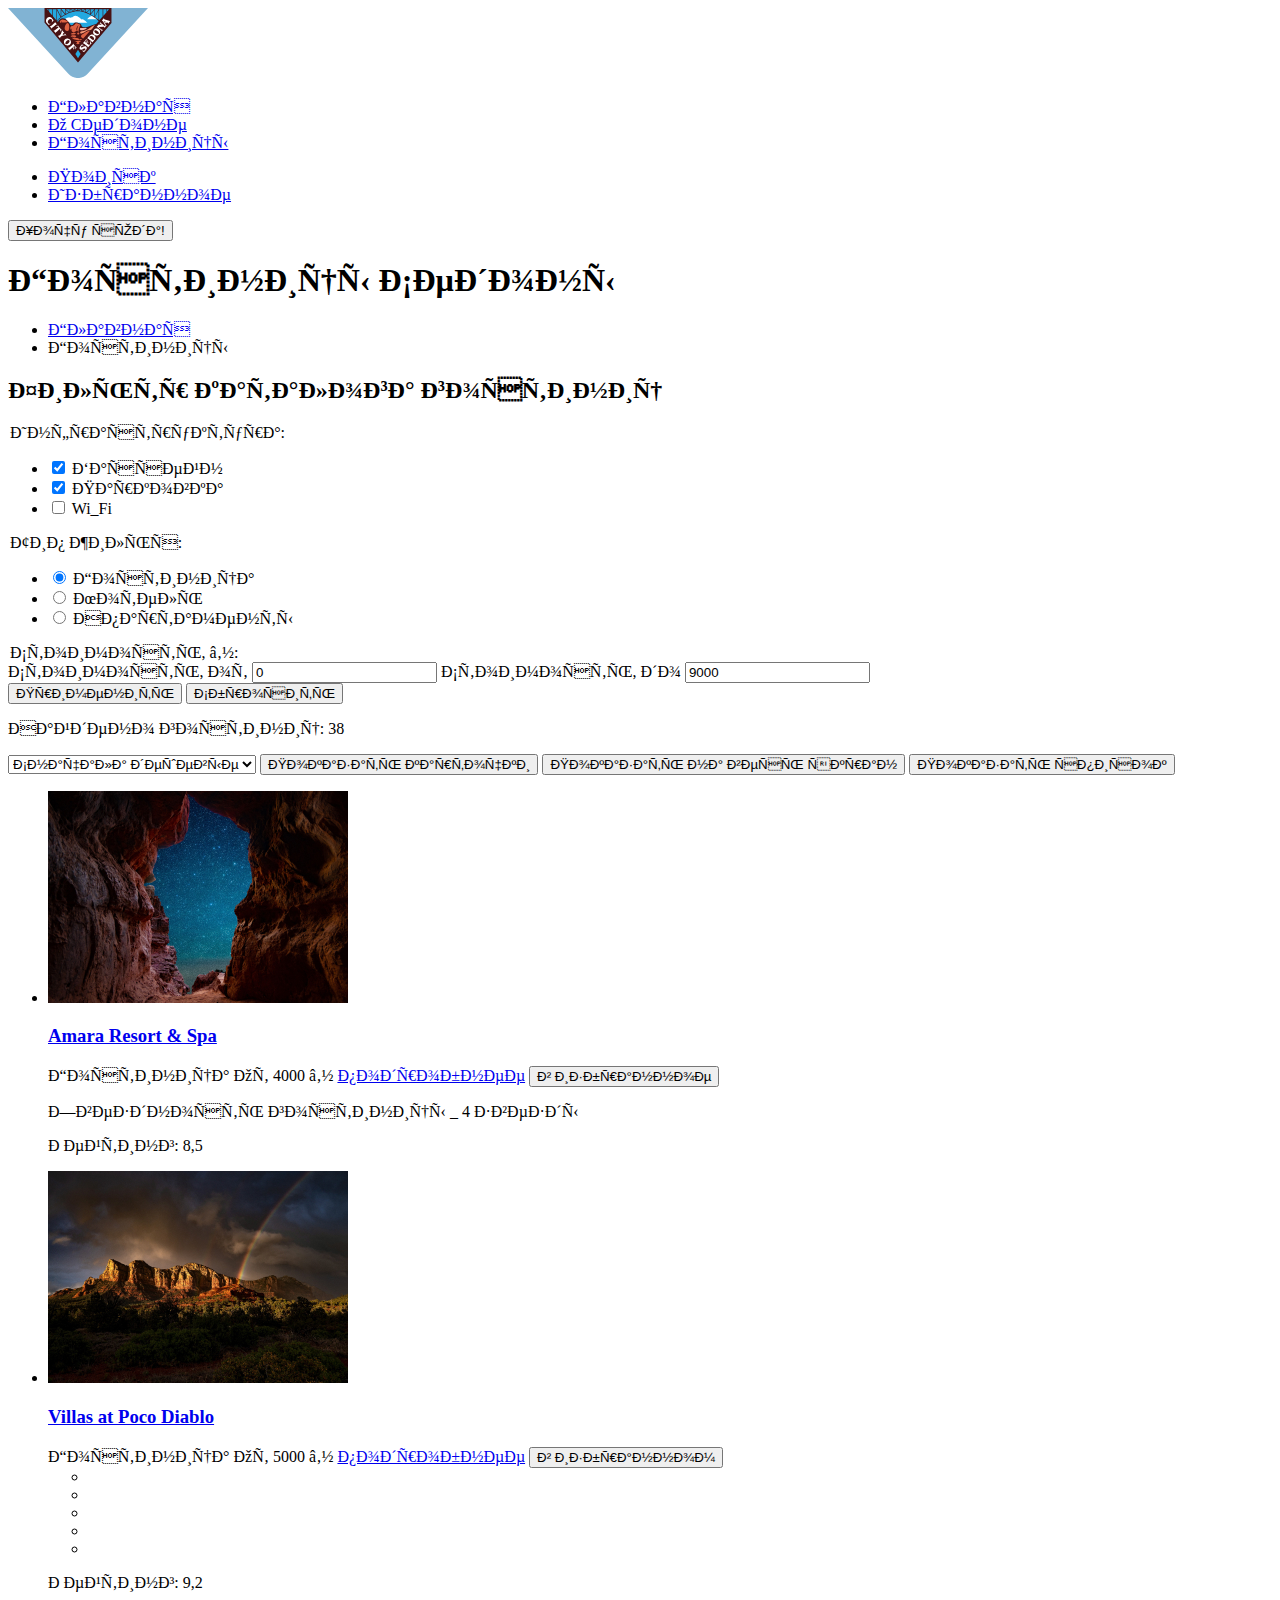
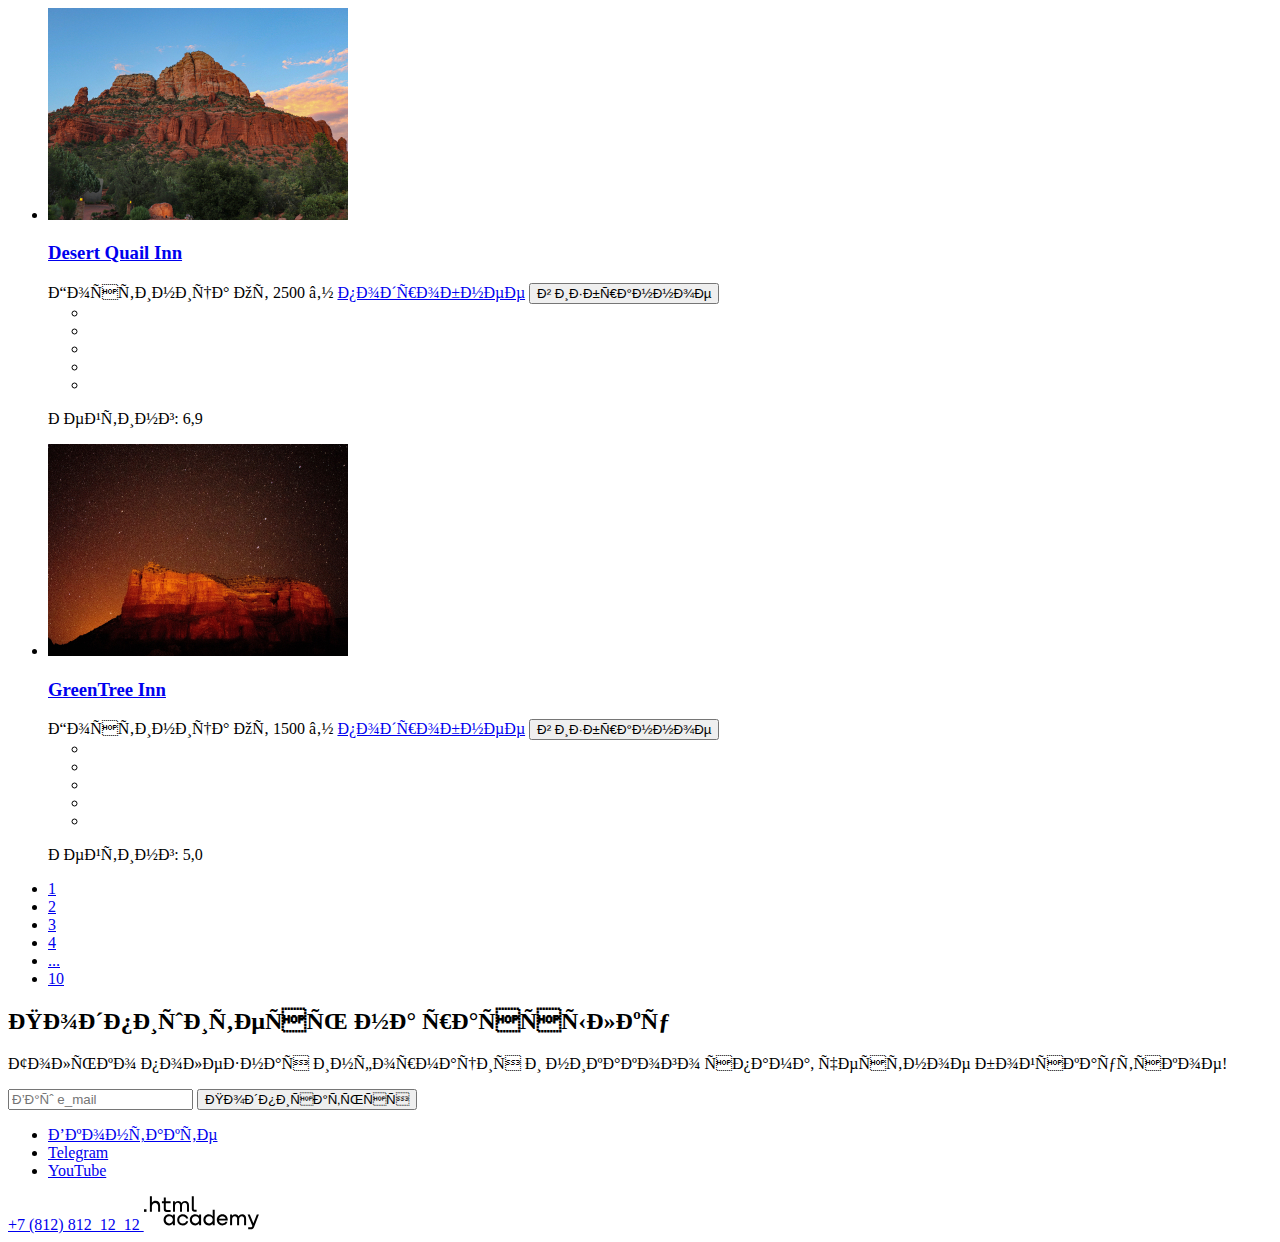
==== catalog.html @ 9068b5d0 "Добавил контентные изображения" ====
<!DOCTYPE html>
<html lang="ru">

  <head>
    <meta charset="utf_8">
    <title>HTML Academy: Седона</title>
  </head>

  <body>
    <header class="header">
      <a href="#" class="header_logo">
        <img class="logo" src="images\logo.svg" alt="Логотип Седона">
      </a>
      <nav class="nav_main">
        <ul class="nav_list">
          <li class="nav_item">
            <a calss="nav_link" href="#">
              Главная
            </a>
          </li>
          <li class="nav_item">
            <a calss="nav_link" href="#">
              О Cедоне
            </a>
          </li>
          <li class="nav_item">
            <a calss="nav_link" href="catalog.html">
              Гостиницы
            </a>
          </li>
        </ul>
      </nav>
      <ul class="user">
        <li class="user_item">
          <a calss="user_item_link" href="#">
            <span class="visually_hidden">
              Поиск
            </span>
          </a>
        </li>
        <li class="user_item">
          <a calss="nav_link" href="#">
            <span class="visually_hidden">
              Избранное
            </span>
          </a>
        </li>
      </ul>
      <button class="header_button">
        Хочу сюда!
      </button>
    </header>
    <main class="catalog_main">
      <header class="catalog_main_header">
        <h1 class="catalog_main_title">Гостиницы Седоны</h1>
        <ul class="breadcrumbs">
          <li class="breadcrumbs_item">
            <a class="breadcrumbs_link" href="index.html">
              <span class="visually_hidden">Главная</span>
            </a>
          </li>
          <li class="breadcrumbs_item">
            <a class="breadcrumbs_item">Гостиницы</a>
          </li>
        </ul>
      </header>
      <section class="hotel_filter">
        <h2 class="visually_hidden">Фильтр каталога гостиниц</h2>
        <form class="hotel_filter" action="https://echo.htmlacademy.ru/" method="post">
          <section class="filter_group">
            <legend class="filter_title">Инфраструктура:</legend>
            <ul class="filter_list">
              <li class="filter_item">
                <label class="control">
                  <input class="control_input" type="checkbox" name="pool" checked>
                  Бассейн
                </label>
              </li>
              <li class="filter_item">
                <label class="control">
                  <input class="control_input" type="checkbox" name="parking" checked>
                  Парковка
                </label>
              </li>
              <li class="filter_item">
                <label class="control">
                  <input class="control_input" type="checkbox" name="wi_Fi">
                  Wi_Fi
                </label>
              </li>
            </ul>
          </section>
          <section class="filter_group">
            <legend class="filter_title">Тип жилья:</legend>
            <ul class="filter_list">
              <li class="filter_item">
                <label class="control">
                  <input class="control_input" type="radio" name="housing_type" value="hotel" checked>
                  Гостиница
                </label>
              </li>
              <li class="filter_item">
                <label class="control">
                  <input class="control_input" type="radio" name="housing_type" value="motel">
                  Мотель
                </label>
              </li>
              <li class="filter_item">
                <label class="control">
                  <input class="control_input" type="radio" name="housing_type" value="apartments">
                  Апартаменты
                </label>
              </li>
            </ul>
          </section>
          <section class="value_filter_group">
            <legend class="value_filter_title">Стоимость, ₽:</legend>
            <label class="visually_hidden" for="value_from">Стоимость, от</label>
            <input type="number" name="value_from" id="value_from" min="0" placeholder="0" value="0">
            <label class="visually_hidden" for="value_to">Стоимость, до</label>
            <input type="number" name="value_to" id="value_to" max="9000" placeholder="9000" value="9000">
            <div class="visually_hidden">
              <span class="range">
                <span class="range_item"></span>
                <span class="range_item"></span>
                <span class="range_item"></span>
                <span class="range_item"></span>
              </span>
            </div>
          </section>
          <button class="filter_apply_button" type="submit">Применить</button>
          <button class="filter_reset_button" type="reset">Сбросить</button>
        </form>
      </section>
      <section class="found_hotels">
        <p class="found_hotels__title">
          Найдено гостиниц: 38
        </p>
        <select class="found_hotels_sort" aria_label="Сортировка">
          <option value="cheap">Сначала дешевые</option>
        </select>
        <button class="card_button" type="button">
          <span class="visually_hidden">Показать карточки</span>
        </button>
        <button class="full_button" type="button">
          <span class="visually_hidden">Показать на весь экран</span>
        </button>
        <button class="list_button" type="button">
          <span class="visually_hidden">Показать список</span>
        </button>
        <ul class="hotels_card_list">
          <li class="hotels_card_item">
            <a href="#" class="hotels_card_link">
              <img src="images\gallery-item-1.jpg" width="300px" height="212px" alt="Звездное небо, сквозь ущелье" class="hotels_card_image">
              <h3 class="hotels_card_title">Amara Resort & Spa</h3>
            </a>
            <span class="hotels_card_description">Гостиница</span>
            <span class="hotels_card_price">От 4000 ₽</span>
            <a href="#" class="more_button">подробнее</a>
            <button class="favorite_button" type="button">в избранное</button>
            <p class="stars start_four">
              <span class="visually_hidden">Звездность гостиницы _ 4 звезды</span>
            </p>
            <p class="hotels_card_rating">Рейтинг: 8,5</p>
          </li>
          <li class="hotels_card_item">
            <a href="#" class="hotels_card_link">
              <img src="images\gallery-item-2.jpg" alt="Радуга над скалами" width="300px" height="212px" class="hotels_card_image">
              <h3 class="hotels_card_title">Villas at Poco Diablo</h3>
            </a>
            <span class="hotels_card_description">Гостиница</span>
            <span class="hotels_card_price">От 5000 ₽</span>
            <a href="#" class="more_button">подробнее</a>
            <button class="favorite_button favorite_button_current" type="button">в избранном</button>
            <ul class="card_star_list">
              <li class="card_star_item"></li>
              <li class="card_star_item"></li>
              <li class="card_star_item"></li>
              <li class="card_star_item"></li>
              <li class="card_star_item"></li>
            </ul>
            <p class="hotels_card_rating">Рейтинг: 9,2</p>
          </li>
          <li class="hotels_card_item">
            <a href="#" class="hotels_card_link">
              <img src="images\gallery-item-3.jpg" alt="Скалы днем" width="300px" height="212px" class="hotels_card_image">
              <h3 class="hotels_card_title">Desert Quail Inn</h3>
            </a>
            <span class="hotels_card_description">Гостиница</span>
            <span class="hotels_card_price">От 2500 ₽</span>
            <a href="#" class="more_button">подробнее</a>
            <button class="favorite_button" type="button">в избранное</button>
            <ul class="card_star_list">
              <li class="card_star_item"></li>
              <li class="card_star_item"></li>
              <li class="card_star_item"></li>
              <li class="card_star_item"></li>
              <li class="card_star_item"></li>
            </ul>
            <p class="hotels_card_rating">Рейтинг: 6,9</p>
          </li>
          <li class="hotels_card_item">
            <a href="#" class="hotels_card_link">
              <img src="images\gallery-item-4.jpg" width="300px" height="212px" alt="Скалы ночью" class="hotels_card_image">
              <h3 class="hotels_card_title">GreenTree Inn</h3>
            </a>
            <span class="hotels_card_description">Гостиница</span>
            <span class="hotels_card_price">От 1500 ₽</span>
            <a href="#" class="more_button">подробнее</a>
            <button class="favorite_button" type="button">в избранное</button>
            <ul class="card_star_list">
              <li class="card_star_item"></li>
              <li class="card_star_item"></li>
              <li class="card_star_item"></li>
              <li class="card_star_item"></li>
              <li class="card_star_item"></li>
            </ul>
            <p class="hotels_card_rating">Рейтинг: 5,0</p>
          </li>
        </ul>
        <ul class="hotels_pagination">
          <li class="hotels_pagination_item">
            <a href="#" class="pagination_link pagination_link_current">1</a>
          </li>
          <li class="hotels_pagination_item">
            <a href="#" class="pagination_link">2</a>
          </li>
          <li class="hotels_pagination_item">
            <a href="#" class="pagination_link">3</a>
          </li>
          <li class="hotels_pagination_item">
            <a href="#" class="pagination_link">4</a>
          </li>
          <li class="hotels_pagination_item">
            <a href="#" class="pagination_link pagination_link_expand">...</a>
          </li>
          <li class="hotels_pagination_item">
            <a href="#" class="pagination_link">10</a>
          </li>
        </ul>
      </section>
    </main>
    <footer class="footer">
      <section class="form">
        <h2>Подпишитесь на рассылку</h2>
        <p>Только полезная информация и никакого спама, честное бойскаутское!</p>
        <form action="https://echo.htmlacademy.ru/" method="get">
          <label>
            <input type="text" name="email" placeholder="Ваш e_mail">
          </label>
          <label>
            <input type="submit" value="Подписаться">
          </label>
      </section>
      <ul class="footer_nav">
        <li class="footer_nav_item">
          <a class="footer_nav_link" href="https://vk.com/htmlacademy" target="_blank">
            <span class="visually_hidden">
              Вконтакте
            </span>
          </a>
        </li>
        <li class="footer_nav_item">
          <a class="footer_nav_link" href="https://t.me/htmlacademy" target="_blank">
            <span class="visually_hidden">
              Telegram
            </span>
          </a>
        </li>
        <li class="footer_nav_item">
          <a class="footer_nav_link" href="https://www.youtube.com/user/htmlacademyru" target="_blank">
            <span class="visually_hidden">
              YouTube
            </span>
          </a>
        </li>
      </ul>
      <a class="contacts_phone" href="tel:88128121212">
        +7 (812) 812_12_12
      </a>
      <a class="footer_logo" href="https://htmlacademy.ru/" target="_blank">
        <img class="footer_logo_img" src="images\Logo_HTML_academy.svg" alt="Логотип HTML academy">
      </a>
      </form>
    </footer>
</html>
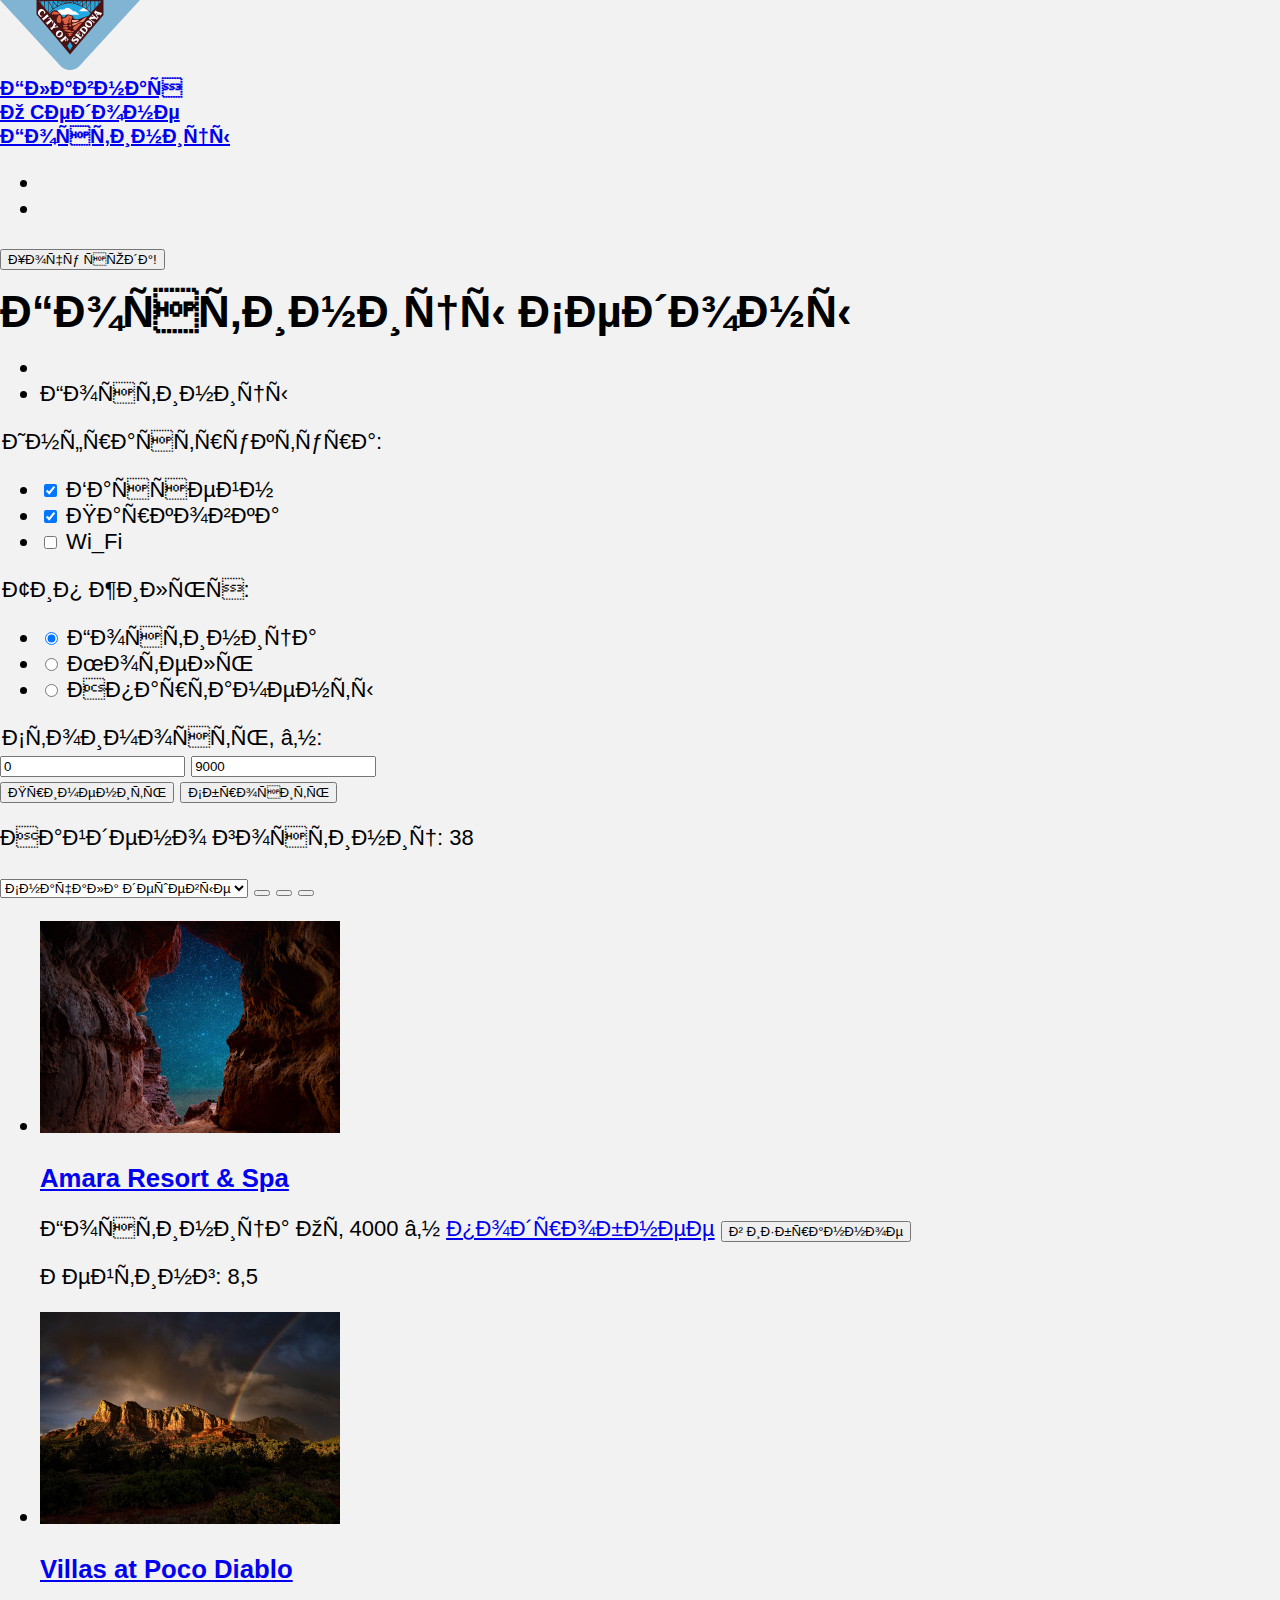
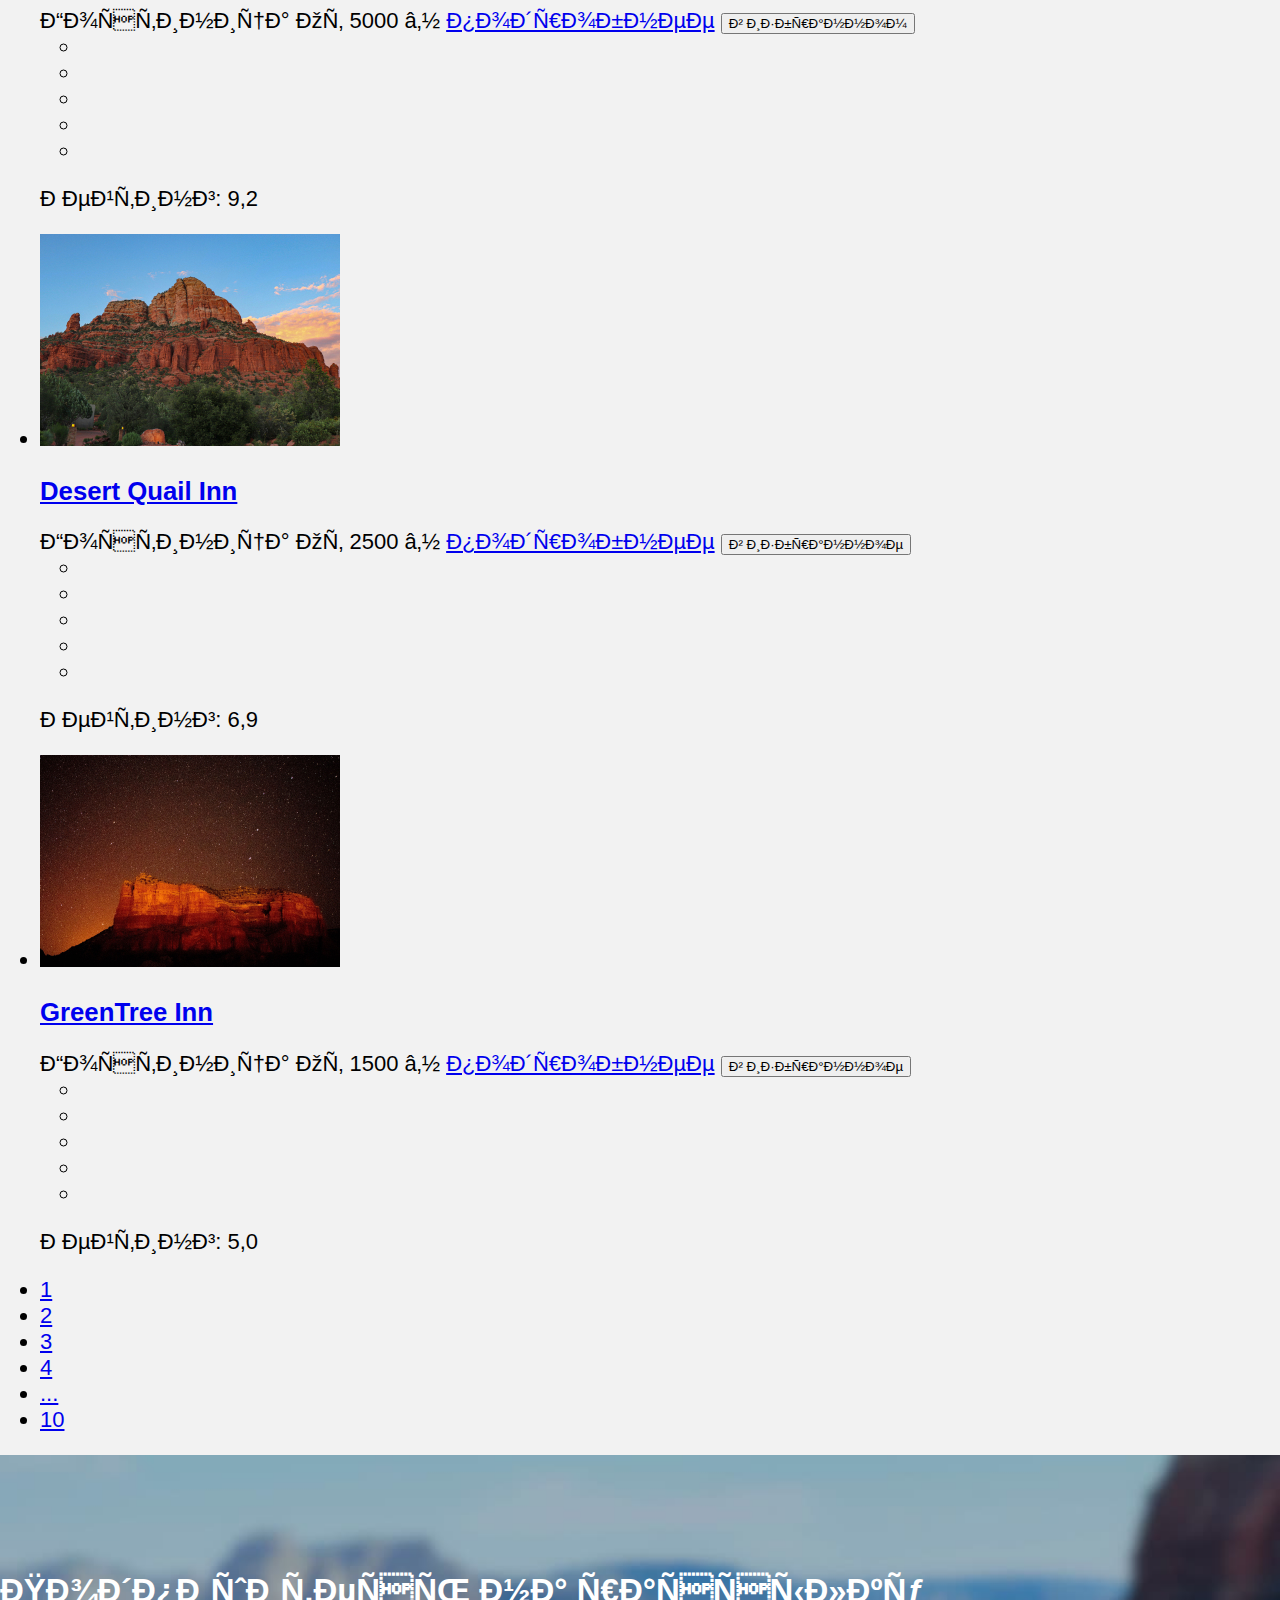
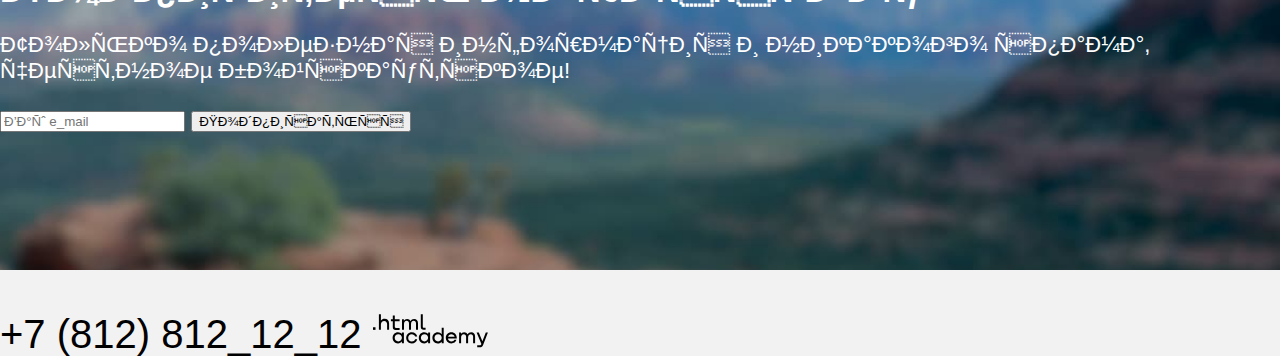
==== commit 399fded8: "добавил изменения" ====
--- a/catalog.html
+++ b/catalog.html
@@ -2,19 +2,20 @@
 <html lang="ru">
 
   <head>
+    <link rel="stylesheet" type="text/css" href="styles\styles.css">
     <meta charset="utf_8">
     <title>HTML Academy: Седона</title>
   </head>
 
   <body>
     <header class="header">
-      <a href="#" class="header_logo">
+      <a href="index.html" class="header_logo">
         <img class="logo" src="images\logo.svg" alt="Логотип Седона">
       </a>
       <nav class="nav_main">
         <ul class="nav_list">
           <li class="nav_item">
-            <a calss="nav_link" href="#">
+            <a calss="nav_link" href="index.html">
               Главная
             </a>
           </li>
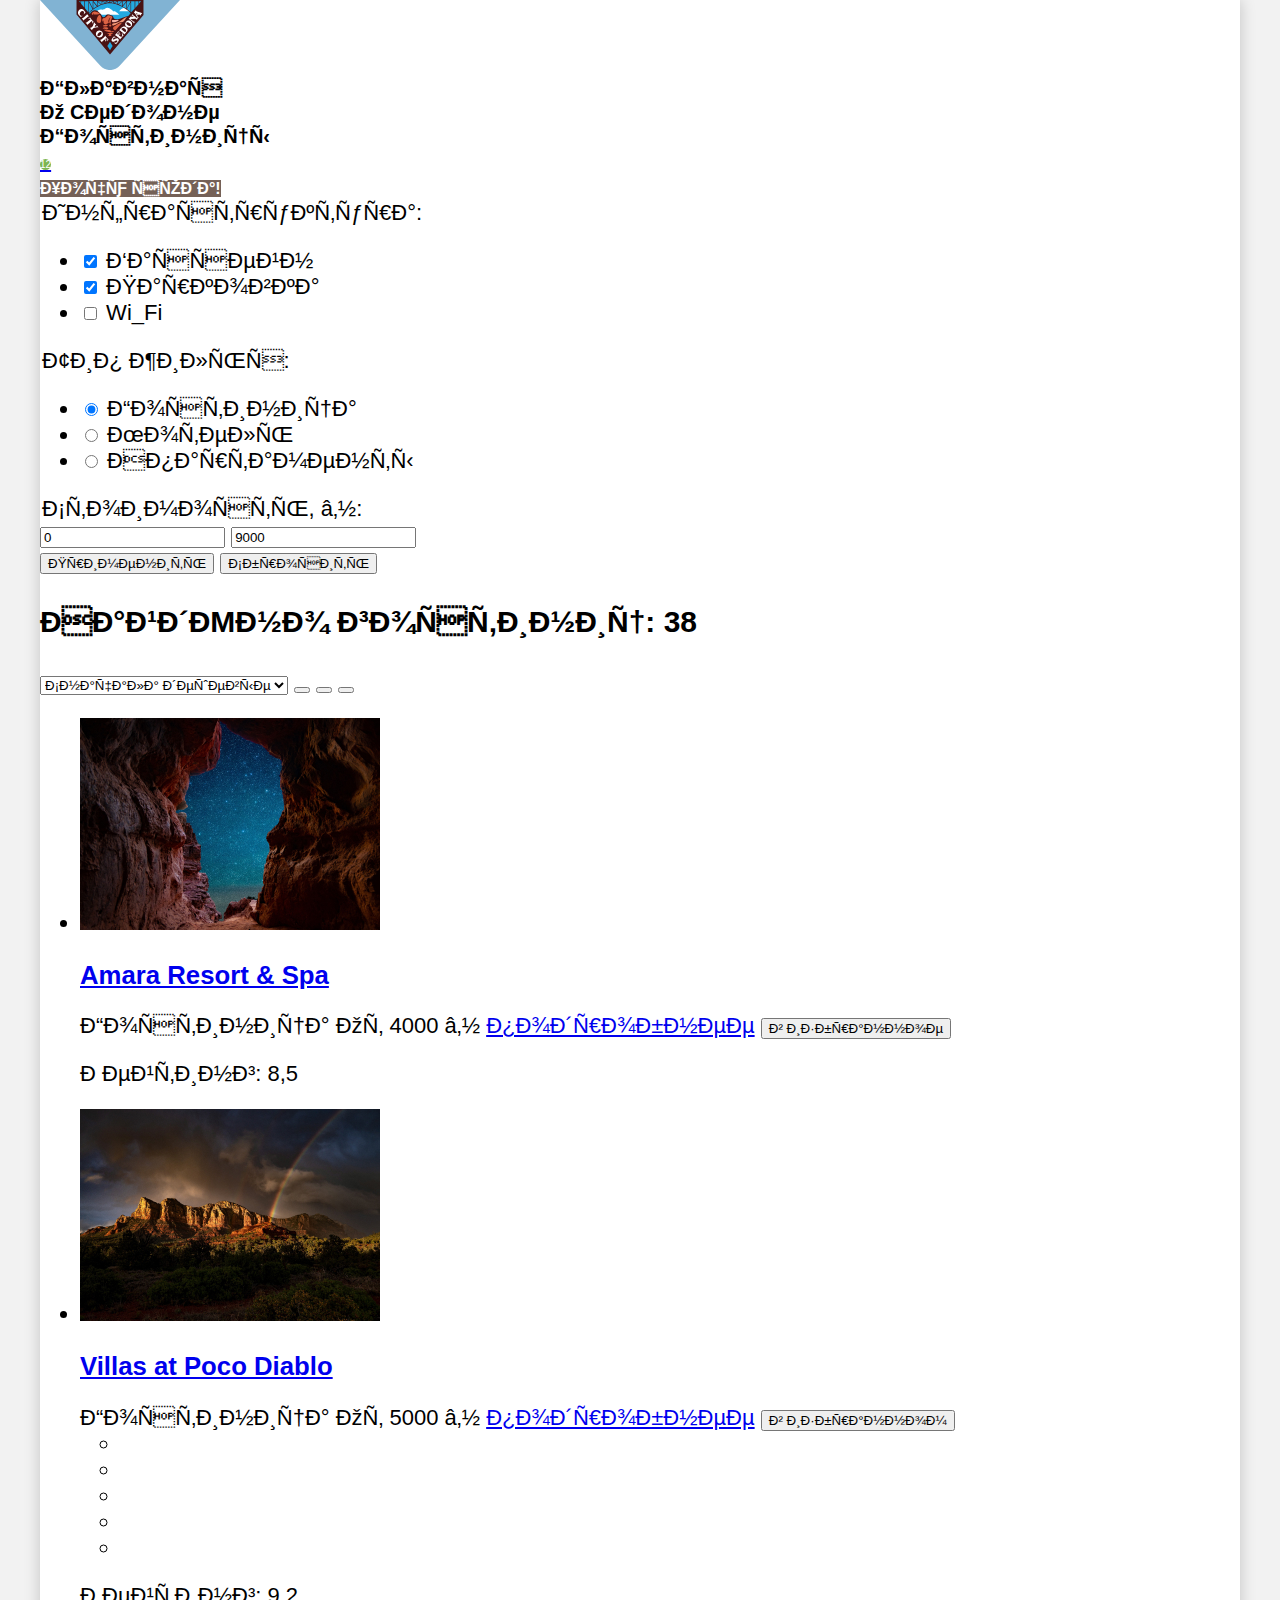
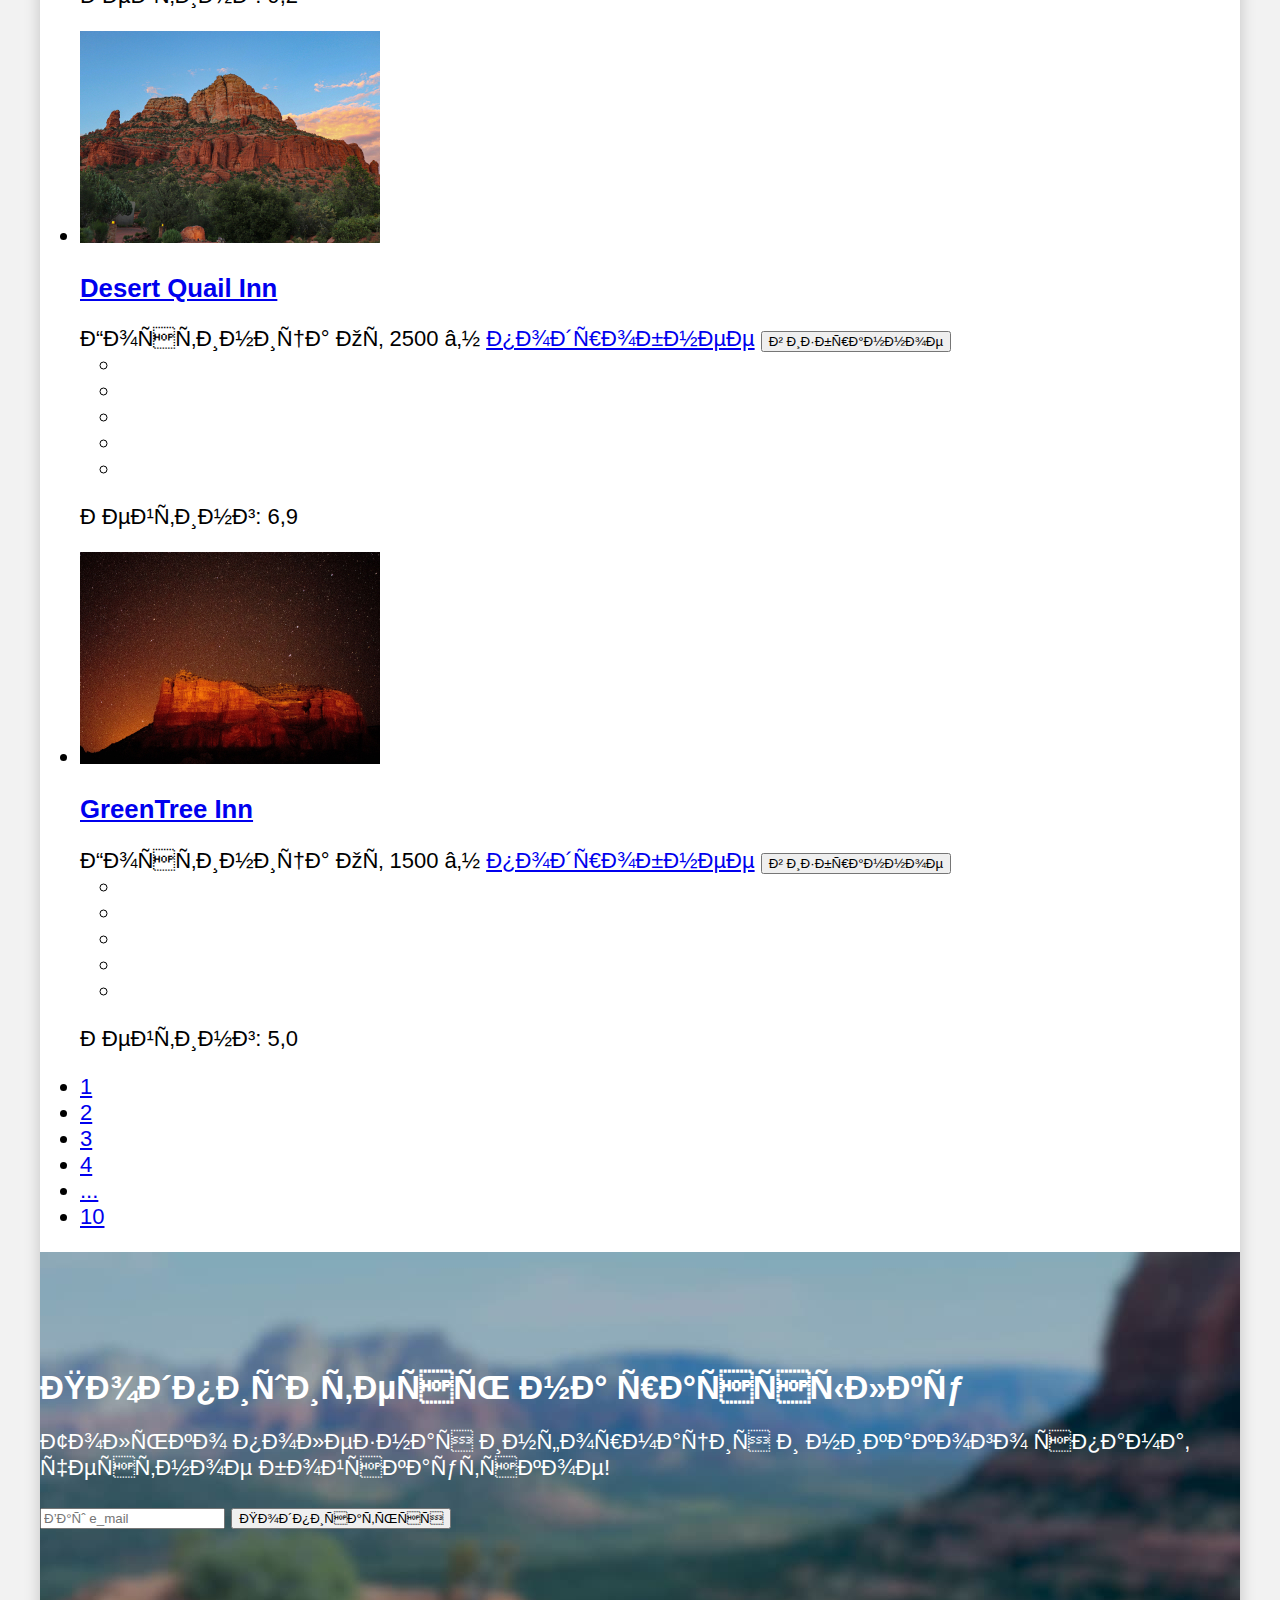
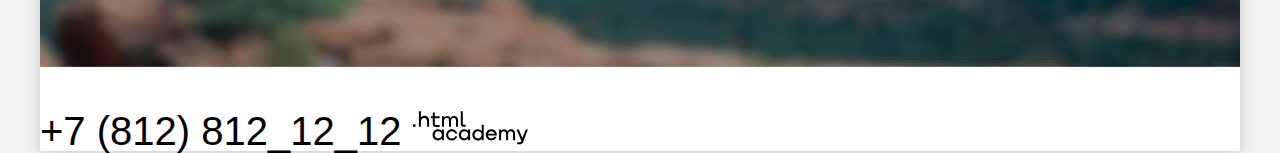
==== commit ec64bb0c: "добавил изменения" ====
--- a/catalog.html
+++ b/catalog.html
@@ -8,6 +8,7 @@
   </head>
 
   <body>
+    <div class="page_container">
     <header class="header">
       <a href="index.html" class="header_logo">
         <img class="logo" src="images\logo.svg" alt="Логотип Седона">
@@ -15,55 +16,46 @@
       <nav class="nav_main">
         <ul class="nav_list">
           <li class="nav_item">
-            <a calss="nav_link" href="index.html">
+            <a class="nav_link" href="index.html">
               Главная
             </a>
           </li>
           <li class="nav_item">
-            <a calss="nav_link" href="#">
+            <a class="nav_link" href="#">
               О Cедоне
             </a>
           </li>
           <li class="nav_item">
-            <a calss="nav_link" href="catalog.html">
+            <a class="nav_link" href="catalog.html">
               Гостиницы
             </a>
           </li>
         </ul>
       </nav>
-      <ul class="user">
+      <ul class="user_list">
         <li class="user_item">
-          <a calss="user_item_link" href="#">
+          <a class="user_item_link" href="#">
             <span class="visually_hidden">
               Поиск
             </span>
           </a>
         </li>
         <li class="user_item">
-          <a calss="nav_link" href="#">
+          <a class="user_item_link" href="#">
             <span class="visually_hidden">
               Избранное
             </span>
-          </a>
+            <span class="user_item_like">
+              12
+            </span>
+          </a>
+        </li>
+        <li class="user_item">
+          <a href="#" class="button_link user_item_link">
+          Хочу сюда!
+        </a>
         </li>
       </ul>
-      <button class="header_button">
-        Хочу сюда!
-      </button>
-    </header>
-    <main class="catalog_main">
-      <header class="catalog_main_header">
-        <h1 class="catalog_main_title">Гостиницы Седоны</h1>
-        <ul class="breadcrumbs">
-          <li class="breadcrumbs_item">
-            <a class="breadcrumbs_link" href="index.html">
-              <span class="visually_hidden">Главная</span>
-            </a>
-          </li>
-          <li class="breadcrumbs_item">
-            <a class="breadcrumbs_item">Гостиницы</a>
-          </li>
-        </ul>
       </header>
       <section class="hotel_filter">
         <h2 class="visually_hidden">Фильтр каталога гостиниц</h2>
@@ -134,7 +126,7 @@
         </form>
       </section>
       <section class="found_hotels">
-        <p class="found_hotels__title">
+        <p class="found_hotels_title">
           Найдено гостиниц: 38
         </p>
         <select class="found_hotels_sort" aria_label="Сортировка">
@@ -284,4 +276,6 @@
       </a>
       </form>
     </footer>
+  </div>
+    </body>
 </html>
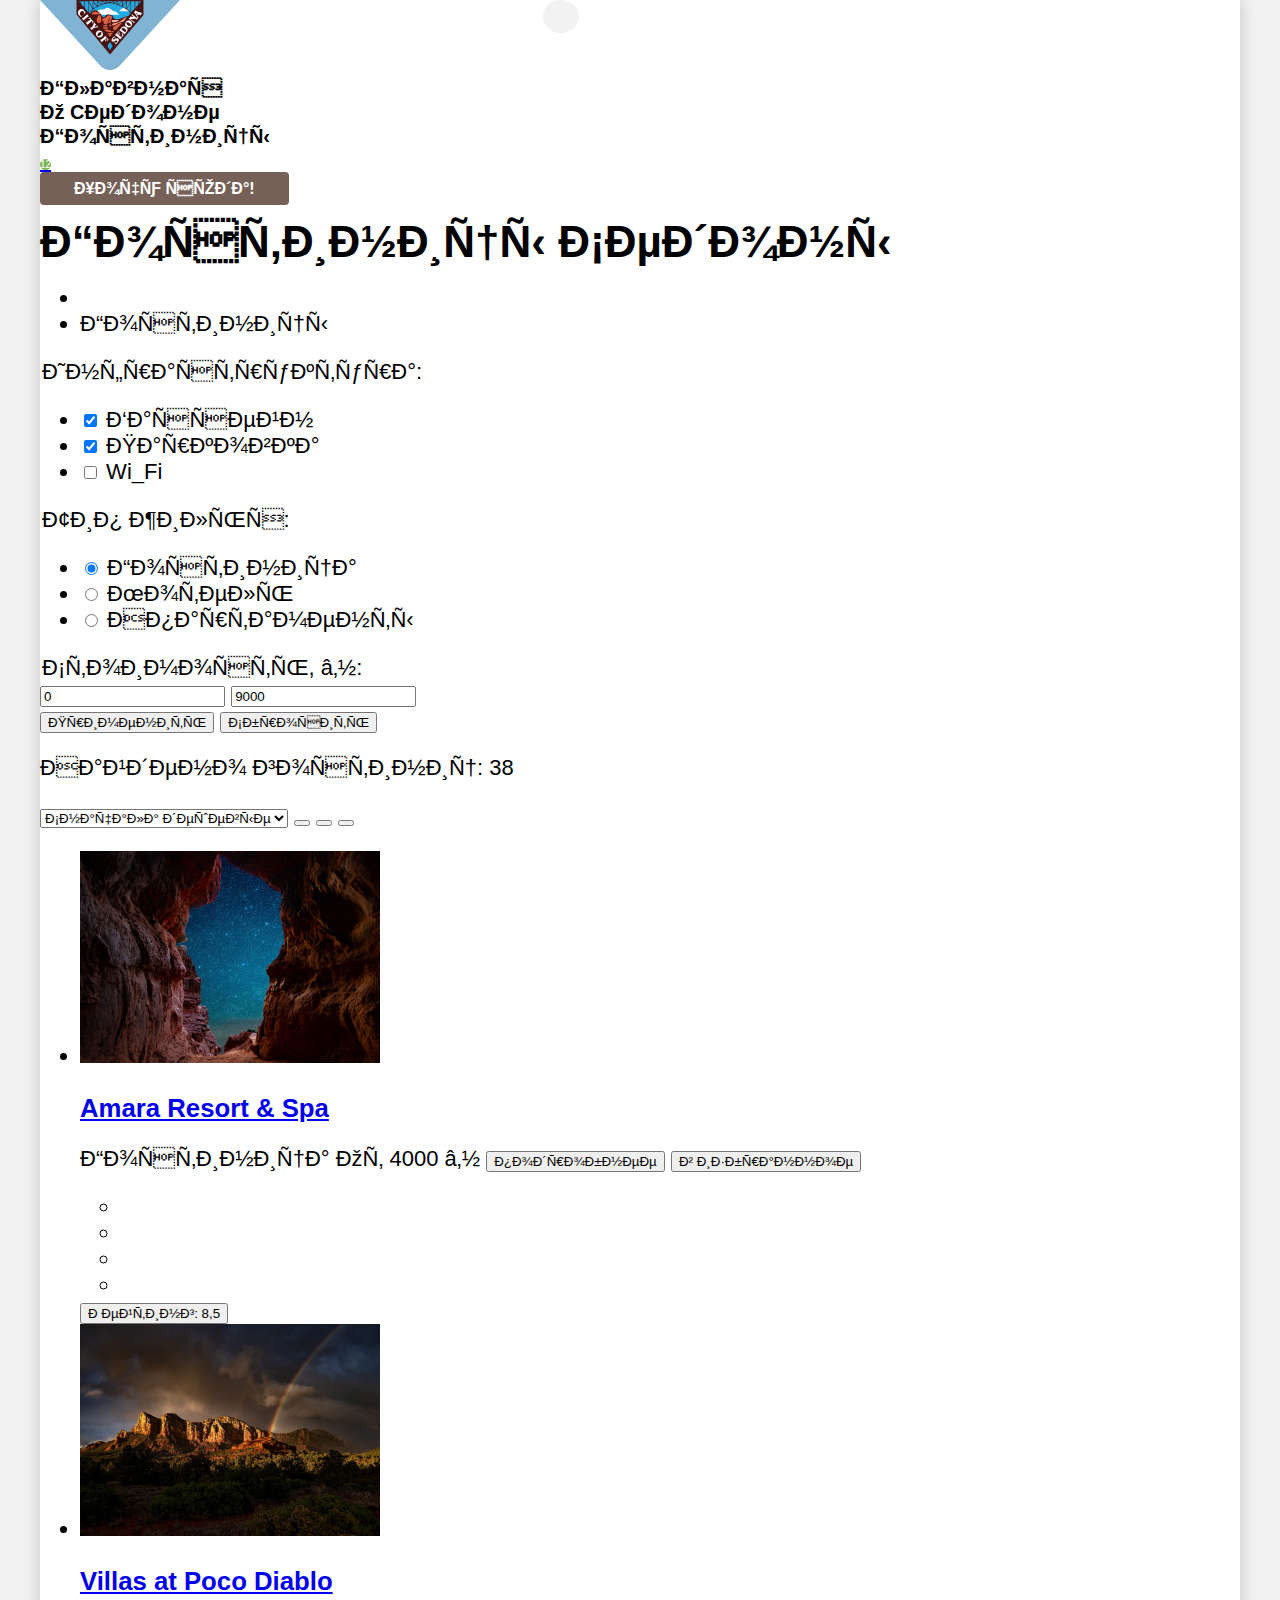
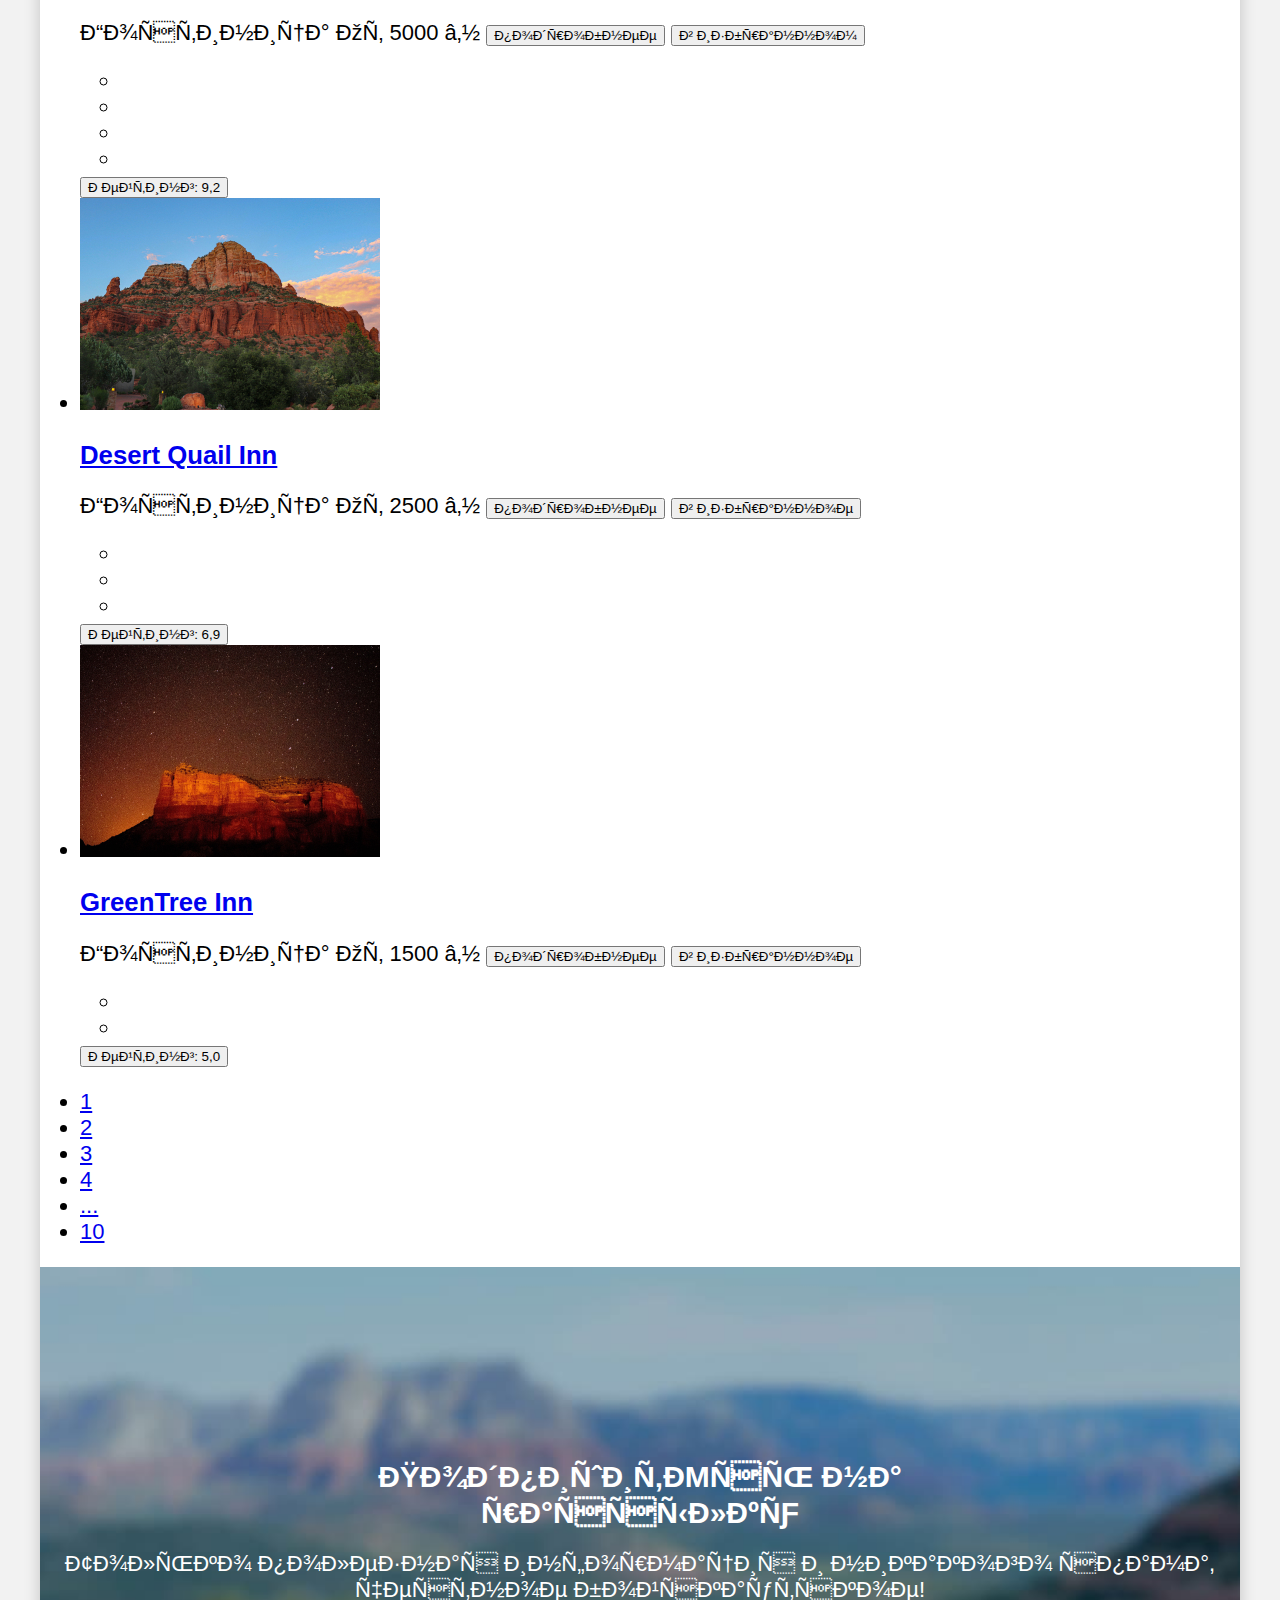
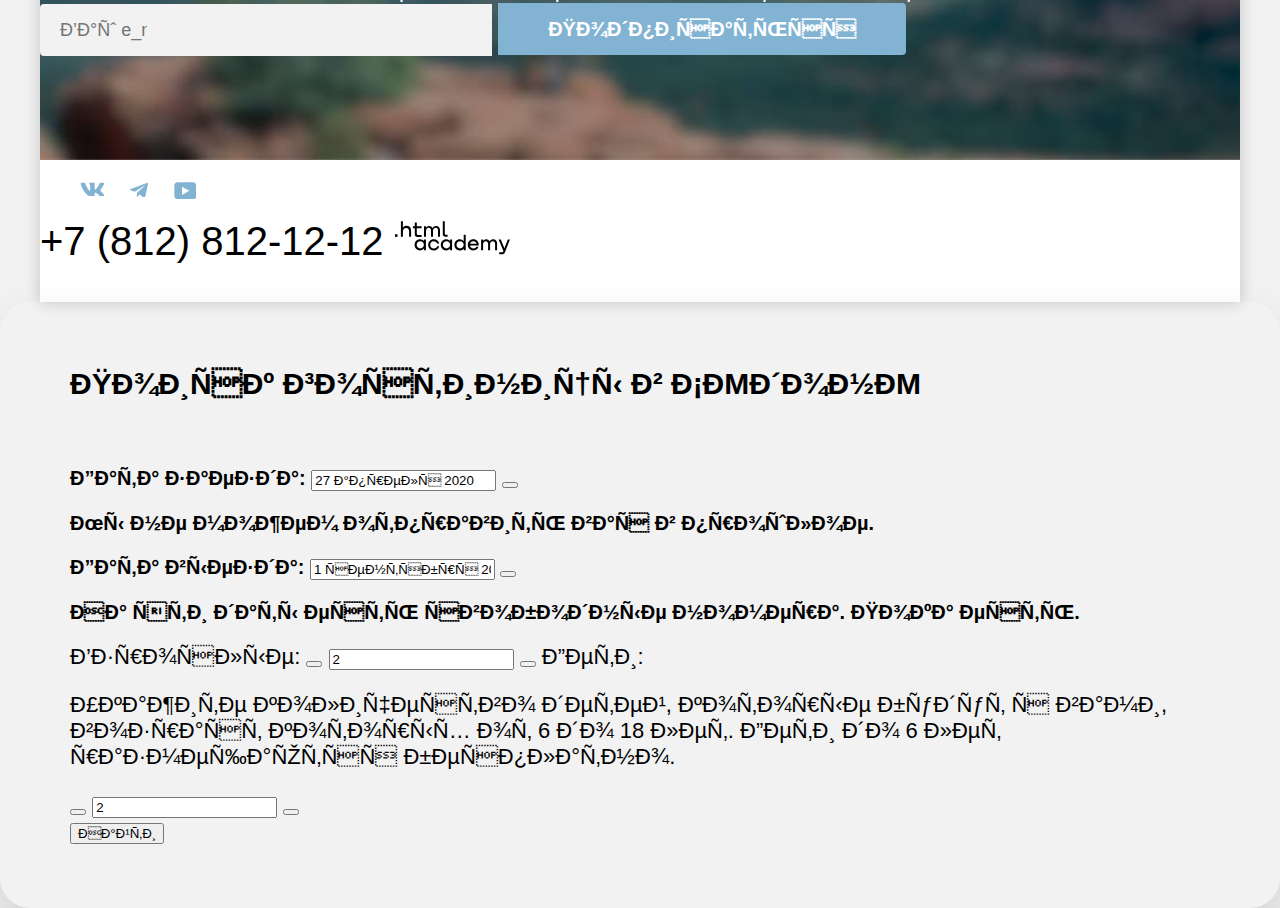
==== commit 58d78554: "Merge pull request #4 from danila-max/master" ====
--- a/catalog.html
+++ b/catalog.html
@@ -9,54 +9,68 @@
 
   <body>
     <div class="page_container">
-    <header class="header">
-      <a href="index.html" class="header_logo">
-        <img class="logo" src="images\logo.svg" alt="Логотип Седона">
-      </a>
-      <nav class="nav_main">
-        <ul class="nav_list">
-          <li class="nav_item">
-            <a class="nav_link" href="index.html">
-              Главная
-            </a>
-          </li>
-          <li class="nav_item">
-            <a class="nav_link" href="#">
-              О Cедоне
-            </a>
-          </li>
-          <li class="nav_item">
-            <a class="nav_link" href="catalog.html">
-              Гостиницы
-            </a>
+      <header class="header">
+        <a href="index.html" class="header_logo">
+          <img class="logo" src="images\logo.svg" alt="Логотип Седона">
+        </a>
+        <nav class="nav_main">
+          <ul class="nav_list">
+            <li class="nav_item">
+              <a class="nav_link" href="index.html">
+                Главная
+              </a>
+            </li>
+            <li class="nav_item">
+              <a class="nav_link" href="#">
+                О Cедоне
+              </a>
+            </li>
+            <li class="nav_item">
+              <a class="nav_link" href="catalog.html">
+                Гостиницы
+              </a>
+            </li>
+          </ul>
+        </nav>
+        <ul class="user_list">
+          <li class="user_item">
+            <a class="user_item_link" href="#">
+              <span class="visually_hidden">
+                Поиск
+              </span>
+            </a>
+          </li>
+          <li class="user_item">
+            <a class="user_item_link" href="#">
+              <span class="visually_hidden">
+                Избранное
+              </span>
+              <span class="user_item_like">
+                12
+              </span>
+            </a>
+          </li>
+          <li class="user_item">
+            <a href="#" class="button_link user_item_link">
+            Хочу сюда!
+          </a>
           </li>
         </ul>
-      </nav>
-      <ul class="user_list">
-        <li class="user_item">
-          <a class="user_item_link" href="#">
-            <span class="visually_hidden">
-              Поиск
-            </span>
-          </a>
-        </li>
-        <li class="user_item">
-          <a class="user_item_link" href="#">
-            <span class="visually_hidden">
-              Избранное
-            </span>
-            <span class="user_item_like">
-              12
-            </span>
-          </a>
-        </li>
-        <li class="user_item">
-          <a href="#" class="button_link user_item_link">
-          Хочу сюда!
-        </a>
-        </li>
-      </ul>
+
       </header>
+    <main class="catalog_main">
+      <header class="catalog_main_header">
+        <h1 class="catalog_main_title">Гостиницы Седоны</h1>
+        <ul class="breadcrumbs">
+          <li class="breadcrumbs_item">
+            <a class="breadcrumbs_link" href="index.html">
+              <span class="visually_hidden">Главная</span>
+            </a>
+          </li>
+          <li class="breadcrumbs_item">
+            <a class="breadcrumbs_item">Гостиницы</a>
+          </li>
+        </ul>
       <section class="hotel_filter">
         <h2 class="visually_hidden">Фильтр каталога гостиниц</h2>
         <form class="hotel_filter" action="https://echo.htmlacademy.ru/" method="post">
@@ -83,7 +97,7 @@
               </li>
             </ul>
           </section>
-          <section class="filter_group">
+          <header class="filter_group">
             <legend class="filter_title">Тип жилья:</legend>
             <ul class="filter_list">
               <li class="filter_item">
@@ -107,11 +121,11 @@
             </ul>
           </section>
           <section class="value_filter_group">
-            <legend class="value_filter_title">Стоимость, ₽:</legend>
+            <legend class="filter_title">Стоимость, ₽:</legend>
+            <input class="price_input" type="number" name="value_from" id="value_from" min="0" placeholder="0" value="0">
             <label class="visually_hidden" for="value_from">Стоимость, от</label>
-            <input type="number" name="value_from" id="value_from" min="0" placeholder="0" value="0">
+            <input class="price_input" type="number" name="value_to" id="value_to" max="9000" placeholder="9000" value="9000">
             <label class="visually_hidden" for="value_to">Стоимость, до</label>
-            <input type="number" name="value_to" id="value_to" max="9000" placeholder="9000" value="9000">
             <div class="visually_hidden">
               <span class="range">
                 <span class="range_item"></span>
@@ -125,12 +139,13 @@
           <button class="filter_reset_button" type="reset">Сбросить</button>
         </form>
       </section>
+    </header>
       <section class="found_hotels">
         <p class="found_hotels_title">
           Найдено гостиниц: 38
         </p>
-        <select class="found_hotels_sort" aria_label="Сортировка">
-          <option value="cheap">Сначала дешевые</option>
+        <select class="found_hotels_filter" aria_label="Сортировка">
+          <option class="" value="cheap">Сначала дешевые</option>
         </select>
         <button class="card_button" type="button">
           <span class="visually_hidden">Показать карточки</span>
@@ -148,13 +163,19 @@
               <h3 class="hotels_card_title">Amara Resort & Spa</h3>
             </a>
             <span class="hotels_card_description">Гостиница</span>
-            <span class="hotels_card_price">От 4000 ₽</span>
-            <a href="#" class="more_button">подробнее</a>
-            <button class="favorite_button" type="button">в избранное</button>
+            <span class="hotels_card_description">От 4000 ₽</span>
+            <button href="#" class="hotels_card_button" type="button">подробнее</button>
+            <button class="hotels_card_button favorite_button" type="button">в избранное</button>
             <p class="stars start_four">
-              <span class="visually_hidden">Звездность гостиницы _ 4 звезды</span>
+              <span class="visually_hidden">Звездность гостиницы-4 звезды</span>
             </p>
-            <p class="hotels_card_rating">Рейтинг: 8,5</p>
+            <ul class="card_star_list">
+              <li class="card_star_item"></li>
+              <li class="card_star_item"></li>
+              <li class="card_star_item"></li>
+              <li class="card_star_item"></li>
+            </ul>
+            <button class="hotels_card_rating">Рейтинг: 8,5</button>
           </li>
           <li class="hotels_card_item">
             <a href="#" class="hotels_card_link">
@@ -162,17 +183,19 @@
               <h3 class="hotels_card_title">Villas at Poco Diablo</h3>
             </a>
             <span class="hotels_card_description">Гостиница</span>
-            <span class="hotels_card_price">От 5000 ₽</span>
-            <a href="#" class="more_button">подробнее</a>
-            <button class="favorite_button favorite_button_current" type="button">в избранном</button>
+            <span class="hotels_card_description">От 5000 ₽</span>
+            <button href="#" class="hotels_card_button" type="button">подробнее</button>
+            <button class="hotels_card_button favorite_button favorite_button_active" type="button">в избранном</button>
+            <p class="stars start_four">
+              <span class="visually_hidden">Звездность гостиницы-4 звезды</span>
+            </p>
             <ul class="card_star_list">
               <li class="card_star_item"></li>
               <li class="card_star_item"></li>
               <li class="card_star_item"></li>
               <li class="card_star_item"></li>
-              <li class="card_star_item"></li>
-            </ul>
-            <p class="hotels_card_rating">Рейтинг: 9,2</p>
+            </ul>
+            <button class="hotels_card_rating">Рейтинг: 9,2</button>
           </li>
           <li class="hotels_card_item">
             <a href="#" class="hotels_card_link">
@@ -180,17 +203,18 @@
               <h3 class="hotels_card_title">Desert Quail Inn</h3>
             </a>
             <span class="hotels_card_description">Гостиница</span>
-            <span class="hotels_card_price">От 2500 ₽</span>
-            <a href="#" class="more_button">подробнее</a>
-            <button class="favorite_button" type="button">в избранное</button>
+            <span class="hotels_card_description">От 2500 ₽</span>
+            <button href="#" class="hotels_card_button" type="button">подробнее</button>
+            <button class="hotels_card_button favorite_button" type="button">в избранное</button>
+            <p class="stars start_four">
+              <span class="visually_hidden">Звездность гостиницы-3 звезды</span>
+            </p>
             <ul class="card_star_list">
               <li class="card_star_item"></li>
               <li class="card_star_item"></li>
               <li class="card_star_item"></li>
-              <li class="card_star_item"></li>
-              <li class="card_star_item"></li>
-            </ul>
-            <p class="hotels_card_rating">Рейтинг: 6,9</p>
+            </ul>
+            <button class="hotels_card_rating">Рейтинг: 6,9</button>
           </li>
           <li class="hotels_card_item">
             <a href="#" class="hotels_card_link">
@@ -198,17 +222,17 @@
               <h3 class="hotels_card_title">GreenTree Inn</h3>
             </a>
             <span class="hotels_card_description">Гостиница</span>
-            <span class="hotels_card_price">От 1500 ₽</span>
-            <a href="#" class="more_button">подробнее</a>
-            <button class="favorite_button" type="button">в избранное</button>
+            <span class="hotels_card_description">От 1500 ₽</span>
+            <button href="#" class="hotels_card_button" type="button">подробнее</button>
+            <button class="hotels_card_button favorite_button" type="button">в избранное</button>
+            <p class="stars start_four">
+              <span class="visually_hidden">Звездность гостиницы-2 звезды</span>
+            </p>
             <ul class="card_star_list">
               <li class="card_star_item"></li>
               <li class="card_star_item"></li>
-              <li class="card_star_item"></li>
-              <li class="card_star_item"></li>
-              <li class="card_star_item"></li>
-            </ul>
-            <p class="hotels_card_rating">Рейтинг: 5,0</p>
+            </ul>
+            <button class="hotels_card_rating">Рейтинг: 5,0</button>
           </li>
         </ul>
         <ul class="hotels_pagination">
@@ -235,32 +259,33 @@
     </main>
     <footer class="footer">
       <section class="form">
-        <h2>Подпишитесь на рассылку</h2>
-        <p>Только полезная информация и никакого спама, честное бойскаутское!</p>
+        <h2 class="from_title">Подпишитесь на рассылку</h2>
+        <p class="from_description">Только полезная информация и никакого спама, честное бойскаутское!</p>
         <form action="https://echo.htmlacademy.ru/" method="get">
           <label>
-            <input type="text" name="email" placeholder="Ваш e_mail">
+            <input class="form_email" type="text" name="email" placeholder="Ваш e_mail">
           </label>
           <label>
-            <input type="submit" value="Подписаться">
+            <input class="form_button" type="submit" value="Подписаться">
           </label>
       </section>
+      <section class="footer_contacts">
       <ul class="footer_nav">
-        <li class="footer_nav_item">
+        <li class="footer_nav_item_1">
           <a class="footer_nav_link" href="https://vk.com/htmlacademy" target="_blank">
             <span class="visually_hidden">
               Вконтакте
             </span>
           </a>
         </li>
-        <li class="footer_nav_item">
+        <li class="footer_nav_item_2">
           <a class="footer_nav_link" href="https://t.me/htmlacademy" target="_blank">
             <span class="visually_hidden">
               Telegram
             </span>
           </a>
         </li>
-        <li class="footer_nav_item">
+        <li class="footer_nav_item_3">
           <a class="footer_nav_link" href="https://www.youtube.com/user/htmlacademyru" target="_blank">
             <span class="visually_hidden">
               YouTube
@@ -268,14 +293,93 @@
           </a>
         </li>
       </ul>
-      <a class="contacts_phone" href="tel:88128121212">
-        +7 (812) 812_12_12
+      <a class="contacts_phone" href="tel:88128121212" target="_blank">
+        +7 (812) 812-12-12
       </a>
-      <a class="footer_logo" href="https://htmlacademy.ru/" target="_blank">
+      <a class="footer_logo" href="https://htmlacademy.ru/">
         <img class="footer_logo_img" src="images\Logo_HTML_academy.svg" alt="Логотип HTML academy">
       </a>
       </form>
+    </section>
     </footer>
   </div>
-    </body>
+  <div class="modal">
+    <div class="modal_wrapper">
+      <button class="close_buttom">
+        <span class="visually_hidden">
+          Закрыть модальное окно
+        </span>
+      </button>
+      <h2 class="modal_title">
+        Поиск гостиницы в Седоне
+      </h2>
+      <form action="https://echo.htmlacademy.ru/" class="modal_search" method="post">
+        <label for="arrival_date">
+          Дата заезда:
+        </label>
+        <input type="text" class="arrival_text" name="arrival_date" id="arrival_date" value="27 апреля 2020">
+        <button class="calendar" type="button">
+          <span class="visually_hidden">
+            Календарь
+          </span>
+        </button>
+        <p class="message">
+          Мы не можем отправить вас в прошлое.
+        </p>
+        <label for="exit_date">
+          Дата выезда:
+        </label>
+        <input type="text" class="exit_text" name="exit_date" id="exit_date" value="1 сентября 2023">
+        <button class="calendar" type="button">
+          <span class="visually_hidden">
+            Календарь
+          </span>
+        </button>
+        <p class="message">
+          На эти даты есть свободные номера. Пока есть.
+        </p>
+    </div>
+    <div class="member">
+      <label for="adult_value">
+        Взрослые:
+      </label>
+      <button class="minus" type="button">
+        <span class="visually_hidden">
+          _
+        </span>
+      </button>
+      <input type="text" class="adult_value" type="number" id="adult_value" name="adult_value" value="2">
+      <button class="plus" type="button">
+        <span class="visually_hidden">
+          +
+        </span>
+      </button>
+      <label for="child_value">
+        Дети:
+      </label>
+      <span class="information">
+        <p>
+          Укажите количество детей, которые будут с вами, возраст которых от 6 до 18 лет. Дети до 6 лет размещаются
+          бесплатно.
+        </p>
+      </span>
+      <button class="minus" type="button">
+        <span class="visually_hidden">
+          _
+        </span>
+      </button>
+      <input type="text" class="child_value" type="number" id="child_value" name="child_value" value="2">
+      <button class="plus" type="button">
+        <span class="visually_hidden">
+          +
+        </span>
+      </button>
+    </div>
+    <button class="search_button_modal" type="submit">
+      Найти
+    </button>
+    </form>
+    </footer>
+    </div>
+  </body>
 </html>
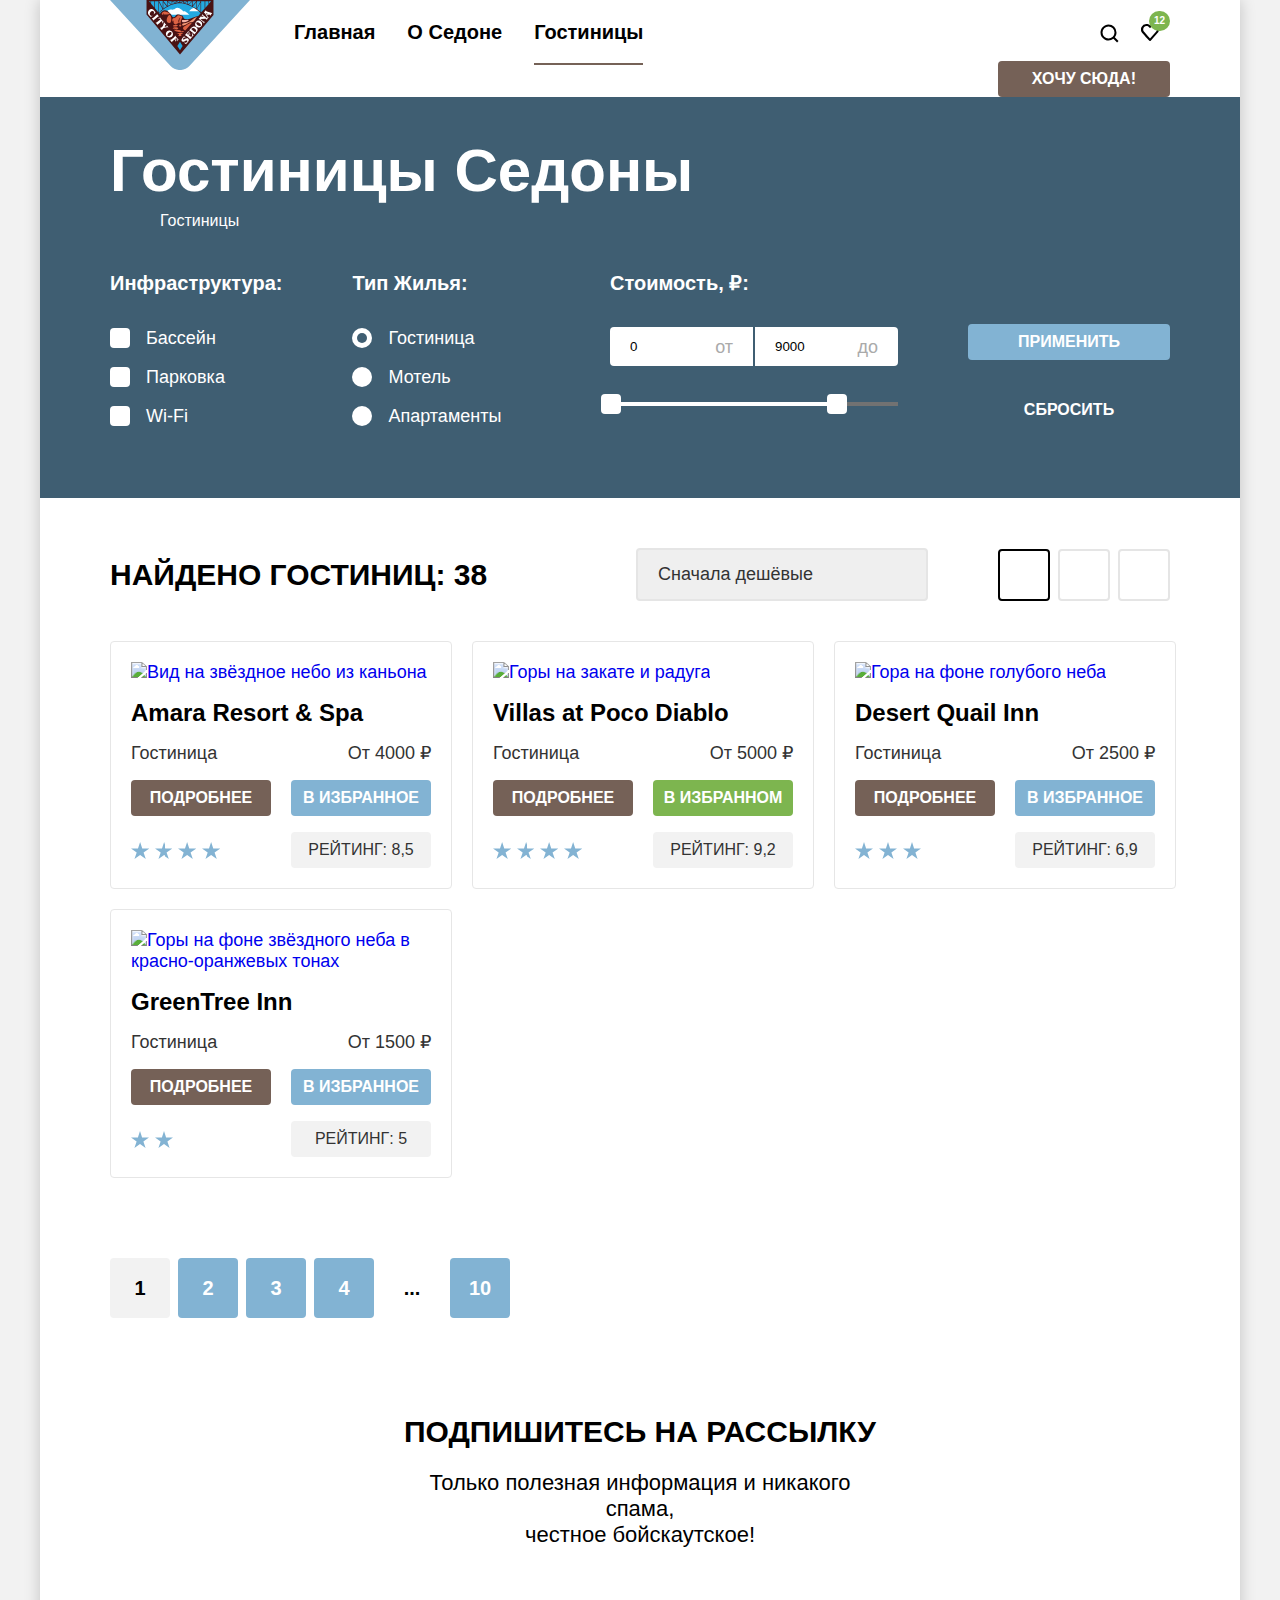
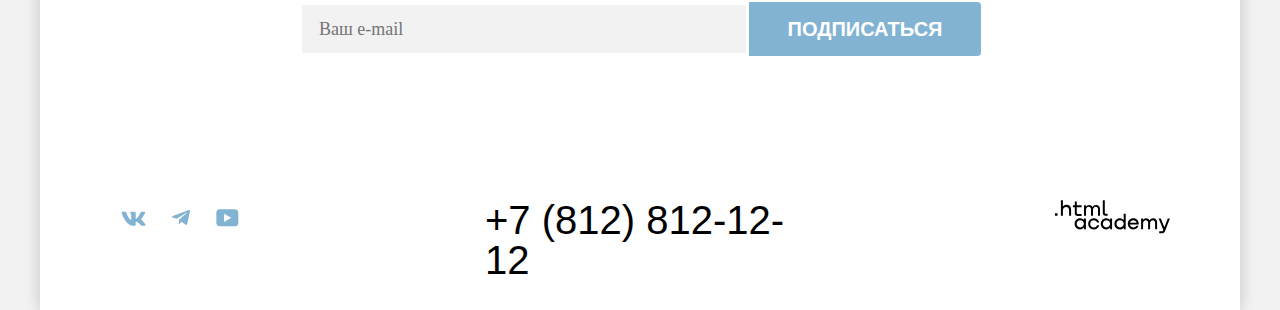
==== commit 905f20c5: "Merge pull request #5 from danila-max/master" ====
--- a/catalog.html
+++ b/catalog.html
@@ -1,385 +1,508 @@
 <!DOCTYPE html>
 <html lang="ru">
-
   <head>
-    <link rel="stylesheet" type="text/css" href="styles\styles.css">
-    <meta charset="utf_8">
+    <meta charset="utf-8" />
     <title>HTML Academy: Седона</title>
+    <link rel="stylesheet" href="styles/styles.css" />
   </head>
 
   <body>
-    <div class="page_container">
-      <header class="header">
-        <a href="index.html" class="header_logo">
-          <img class="logo" src="images\logo.svg" alt="Логотип Седона">
-        </a>
-        <nav class="nav_main">
-          <ul class="nav_list">
-            <li class="nav_item">
-              <a class="nav_link" href="index.html">
-                Главная
-              </a>
-            </li>
-            <li class="nav_item">
-              <a class="nav_link" href="#">
-                О Cедоне
-              </a>
-            </li>
-            <li class="nav_item">
-              <a class="nav_link" href="catalog.html">
-                Гостиницы
-              </a>
+    <div class="body-container">
+      <header class="page-header">
+        <nav class="navigation">
+          <a class="navigation-logo navigation-logo-catalog" href="index.html">
+            <img
+              class="page-header-logo"
+              alt="Логотип CITY OF SEDONA"
+              src="images/logo.svg"
+              width="140"
+              height="70"
+            />
+          </a>
+          <ul class="navigation-list">
+            <li class="navigation-item">
+              <a class="navigation-link navigation-main" href="index.html"
+                >Главная</a
+              >
+            </li>
+            <li class="navigation-item">
+              <a class="navigation-link navigation-main" href="#">О Cедоне</a>
+            </li>
+            <li class="navigation-item">
+              <a
+                class="navigation-link navigation-main navigation-link-current"
+                href="#"
+                >Гостиницы</a
+              >
+            </li>
+          </ul>
+          <ul class="navigation-list navigation-user">
+            <li class="navigation-item">
+              <a class="navigation-link navigation-link-icon" href="#">
+                <svg
+                  class="navigation-icon"
+                  aria-hidden="true"
+                  focusable="false"
+                  xmlns="http://www.w3.org/2000/svg"
+                  width="20"
+                  height="20"
+                  fill="none"
+                  viewBox="0 0 20 20"
+                >
+                  <path
+                    fill="#000"
+                    d="m19.5 18-3.7-3.67c1-1.3 1.7-2.98 1.7-4.87a8 8 0 0 0-8-7.96c-4.4 0-8 3.68-8 8.06a8 8 0 0 0 12.9 6.26l3.7 3.68 1.4-1.5Zm-10-2.48a6 6 0 0 1-6-5.96 6 6 0 0 1 12 0 6 6 0 0 1-6 5.96Z"
+                  />
+                </svg>
+                <span class="visually-hidden"> Поиск. </span>
+              </a>
+            </li>
+            <li class="navigation-item">
+              <a class="navigation-link navigation-link-icon" href="#">
+                <svg
+                  class="navigation-icon"
+                  aria-hidden="true"
+                  focusable="false"
+                  xmlns="http://www.w3.org/2000/svg"
+                  width="18"
+                  height="17"
+                  fill="none"
+                  viewBox="0 0 18 17"
+                >
+                  <path
+                    fill="#000"
+                    d="M8.9 17a.9.9 0 0 1-.8-.4c-5.4-6.1-6.7-7.5-7-7.9A5.4 5.4 0 0 1 5.5 0C6.8 0 8 .5 9 1.3a5.46 5.46 0 0 1 9 4.1c0 1.3-.5 2.5-1.3 3.4l-7 7.9c-.2.2-.4.3-.8.3Zm-6-9.5c.3.4 3.5 4 6.1 6.9l6.2-7c.5-.5.7-1.2.7-2 0-1.8-1.5-3.3-3.3-3.3-1 0-2 .5-2.7 1.3-.3.3-.6.4-.9.4-.3 0-.6-.2-.8-.4-.7-.8-1.7-1.3-2.7-1.3-1.8 0-3.3 1.5-3.3 3.3-.1.9.3 1.6.7 2.1-.1 0-.1 0 0 0Z"
+                  />
+                </svg>
+                <span class="visually-hidden">Нравится.</span>
+                <span class="number-of-favorites">12</span>
+              </a>
+            </li>
+            <li class="navigation-item">
+              <a class="navigation-link header-buttom" href="#">Хочу сюда!</a>
             </li>
           </ul>
         </nav>
-        <ul class="user_list">
-          <li class="user_item">
-            <a class="user_item_link" href="#">
-              <span class="visually_hidden">
-                Поиск
-              </span>
+      </header>
+
+      <main class="main-inner main-container">
+        <section class="filter-hotels">
+          <h1 class="filter-hotels-title">Гостиницы Седоны</h1>
+          <ul class="breadcrumbs">
+            <li class="breadcrumbs-item">
+              <a class="breadcrumbs-link home-icon" href="index.html">
+                <span class="home-icon visually-hidden">Главная</span>
+              </a>
+            </li>
+            <li class="breadcrumbs-item">
+              <a class="breadcrumbs-link">Гостиницы</a>
+            </li>
+          </ul>
+
+          <form
+            class="catalog-filter"
+            action="https://echo.htmlacademy.ru/"
+            method="get"
+          >
+            <fieldset class="catalog-filter-group">
+              <legend class="catalog-filter-title">Инфраструктура:</legend>
+              <ul class="catalog-filter-list">
+                <li class="catalog-filter-item">
+                  <label class="control">
+                    <input
+                      class="visually-hidden control-input"
+                      type="checkbox"
+                      name="pool"
+                      checked
+                    />
+                    <span class="control-mark"></span>
+                    <span class="control-label">Бассейн</span> 
+                  </label>
+                </li>
+                <li class="catalog-filter-item">
+                  <label class="control">
+                    <input
+                      class="visually-hidden control-input"
+                      type="checkbox"
+                      name="parking"
+                      checked
+                    />
+                    <span class="control-mark"></span>
+                    <span class="control-label">Парковка</span> 
+                    
+                  </label>
+                </li>
+                <li class="catalog-filter-item">
+                  <label class="control">
+                    <input class="visually-hidden control-input" type="checkbox" name="wi-fi" />
+                    <span class="control-mark"></span>
+                    <span class="control-label">Wi-Fi</span> 
+                  </label>
+                </li>
+              </ul>
+            </fieldset>
+
+            <fieldset class="catalog-filter-group">
+              <legend class="catalog-filter-title">Тип жилья:</legend>
+              <ul class="catalog-filter-list">
+                <li class="catalog-filter-item">
+                  <label class="control">
+                    <input
+                      class="visually-hidden control-input"
+                      type="radio"
+                      name="hotel-type"
+                      value="hotel"
+                      checked
+                    />
+                    <span class="control-mark"></span>
+                    <span class="control-label">Гостиница</span>
+                    
+                  </label>
+                </li>
+                <li class="catalog-filter-item">
+                  <label class="control">
+                    <input
+                      class="visually-hidden control-input"
+                      type="radio"
+                      name="hotel-type"
+                      value="motel"
+                    />
+                    <span class="control-mark"></span>
+                    <span class="control-label">Мотель</span>
+                   
+                  </label>
+                </li>
+                <li class="catalog-filter-item">
+                  <label class="control">
+                    <input
+                      class="visually-hidden control-input"
+                      type="radio"
+                      name="hotel-type"
+                      value="apartments"
+                    />
+                    <span class="control-mark"></span>
+                    <span class="control-label">Апартаменты</span>
+                    
+                  </label>
+                </li>
+              </ul>
+            </fieldset>
+
+            <fieldset class="catalog-filter-group filter-price">
+              <legend class="catalog-filter-title">Стоимость, ₽:</legend>
+
+              <div class="price-unputs">
+                <label class="price"
+                  ><span>от</span
+                  ><input
+                    class="range-field"
+                    type="number"
+                    id="from-price"
+                    name="from-price"
+                    value="0"
+                /></label>
+                <label class="price"
+                  ><span>до</span
+                  ><input
+                    class="range-field"
+                    type="number"
+                    id="to-price"
+                    name="to-price"
+                    value="9000"
+                /></label>
+              </div>
+
+              <div class="range">
+                <div class="range-scale">
+                  <div class="range-bar" style="left: 1px; width: 226px">
+                    <button class="range-toggle toggle-min">
+                      <span class="visually-hidden">Изменить минимальную цену.</span>
+                    </button>
+                    <button class="range-toggle toggle-max">
+                      <span class="visually-hidden">Изменить максимальную цену.</span>
+                    </button>
+                  </div>
+                </div>
+            </fieldset>
+
+            <div class="form-buttons">
+              <button class="button-apply" type="submit">Применить</button>
+              <button class="button-reset" type="submit">Сбросить</button>
+            </div>
+          </form>
+        </section>
+
+        <section class="sorting">
+          <p class="sorting-text">Найдено гостиниц: 38</p>
+          <select class="select-control" aria-label="Сортировка">
+            <option value="cheap">Сначала дешёвые</option>
+            <option value="expensive">Сначала дорогие</option>
+            <option value="popular">Сначала популярные</option>
+          </select>
+          <div class="sorting-buttons">
+            <a
+              href="#"
+              class="sorting-button sorting-card sorting-button-current"
+            >
+              <span class="visually-hidden">Показать карточки</span>
+            </a>
+            <a class="sorting-button sorting-big-photo" href="#">
+              <span class="visually-hidden">Показать фото с подписью</span>
+            </a>
+            <a class="sorting-button sorting-list" href="#">
+              <span class="visually-hidden">Показать список</span>
+            </a>
+          </div>
+        </section>
+
+        <section class="hotels">
+          <ul class="hotel-list">
+            <li class="hotel-item">
+              <a class="hotel-card-link" href="#">
+                <img
+                  class="hotel-card-image"
+                  src="images/1_hotel.jpg"
+                  alt="Вид на звёздное небо из каньона"
+                  width="300"
+                  height="212"
+                />
+              </a>
+              <a class="hotel-card-link" href="#">
+                <h3 class="hotel-card-title">Amara Resort & Spa</h3>
+              </a>
+              <div class="hotel-info">
+                <span class="hotel-card-category">Гостиница</span>
+                <span class="hotel-card-price">От 4000 ₽</span>
+                <a class="more-card-button" href="#">Подробнее</a>
+                <button class="favorites-card-button" type="button">
+                  В избранное
+                </button>
+                <p class="stars star-four">
+                  <span class="visually-hidden"
+                    >Звёздность гостиницы - 4 звезды</span
+                  >
+                </p>
+                <p class="hotel-card-rating">Рейтинг: 8,5</p>
+              </div>
+            </li>
+            <li class="hotel-item">
+              <a class="hotel-card-link" href="#">
+                <img
+                  class="hotel-card-image"
+                  src="images/2_hotel.jpg"
+                  alt="Горы на закате и радуга"
+                  width="300"
+                  height="212"
+                />
+              </a>
+              <a class="hotel-card-link" href="#">
+                <h3 class="hotel-card-title">Villas at Poco Diablo</h3>
+              </a>
+              <div class="hotel-info">
+                <span class="hotel-card-category">Гостиница</span>
+                <span class="hotel-card-price">От 5000 ₽</span>
+                <a class="more-card-button" href="#">Подробнее</a>
+                <button class="favorites-card-button in-favorite" type="button">
+                  В избранном
+                </button>
+                <p class="stars star-four">
+                  <span class="visually-hidden"
+                    >Звёздность гостиницы - 4 звезды</span
+                  >
+                </p>
+                <p class="hotel-card-rating">Рейтинг: 9,2</p>
+              </div>
+            </li>
+            <li class="hotel-item">
+              <a class="hotel-card-link" href="#">
+                <img
+                  class="hotel-card-image"
+                  src="images/3_hotel.jpg"
+                  alt="Гора на фоне голубого неба"
+                  width="300"
+                  height="212"
+                />
+              </a>
+              <a class="hotel-card-link" href="#">
+                <h3 class="hotel-card-title">Desert Quail Inn</h3>
+              </a>
+              <div class="hotel-info">
+                <span class="hotel-card-category">Гостиница</span>
+                <span class="hotel-card-price">От 2500 ₽</span>
+                <a class="more-card-button" href="#">Подробнее</a>
+                <button class="favorites-card-button" type="button">
+                  В избранное
+                </button>
+                <p class="stars star-three">
+                  <span class="visually-hidden"
+                    >Звёздность гостиницы - 3 звезды</span
+                  >
+                </p>
+                <p class="hotel-card-rating">Рейтинг: 6,9</p>
+              </div>
+            </li>
+            <li class="hotel-item">
+              <a class="hotel-card-link" href="#">
+                <img
+                  class="hotel-card-image"
+                  src="images/4_hotel.jpg"
+                  alt="Горы на фоне звёздного неба в красно-оранжевых тонах"
+                  width="300"
+                  height="212"
+                />
+              </a>
+              <a class="hotel-card-link" href="#">
+                <h3 class="hotel-card-title">GreenTree Inn</h3>
+              </a>
+              <div class="hotel-info">
+                <span class="hotel-card-category">Гостиница</span>
+                <span class="hotel-card-price">От 1500 ₽</span>
+                <a class="more-card-button" href="#">Подробнее</a>
+                <button class="favorites-card-button" type="button">
+                  В избранное
+                </button>
+                <p class="stars star-two">
+                  <span class="visually-hidden"
+                    >Звёздность гостиницы - 2 звезды</span
+                  >
+                </p>
+                <p class="hotel-card-rating">Рейтинг: 5</p>
+              </div>
+            </li>
+          </ul>
+
+          <ul class="pagination">
+            <li class="pagination-item">
+              <a class="pagination-link pagination-current">1</a>
+            </li>
+            <li class="pagination-item">
+              <a class="pagination-link" href="#">2</a>
+            </li>
+            <li class="pagination-item">
+              <a class="pagination-link" href="#">3</a>
+            </li>
+            <li class="pagination-item">
+              <a class="pagination-link" href="#">4</a>
+            </li>
+            <li class="pagination-item">
+              <a class="pagination-link more-items" href="#">...</a>
+            </li>
+            <li class="pagination-item">
+              <a class="pagination-link" href="#">10</a>
+            </li>
+          </ul>
+        </section>
+
+        <section class="subscription">
+          <h2 class="subscription-title">Подпишитесь на рассылку</h2>
+          <p class="subscription-text">
+            Только полезная информация и никакого спама,<br />
+            честное бойскаутское!
+          </p>
+          <form
+            class="subscription-form"
+            action="https://echo.htmlacademy.ru/"
+            method="post"
+          >
+            <input
+              class="subscription-field"
+              placeholder="Ваш e-mail"
+              type="email"
+              name="subscription-email"
+              required
+            />
+            <button class="button subscription-button" type="submit">
+              Подписаться
+            </button>
+          </form>
+        </section>
+      </main>
+
+      <footer class="main-footer">
+        
+
+        <ul class="footer-social-list">
+          <li class="footer-social-item footer-social-vk">
+            <a class="button" href="https://vk.com/htmlacademy">
+              <svg
+                aria-hidden="true"
+                focusable="false"
+                xmlns="http://www.w3.org/2000/svg"
+                width="25"
+                height="15"
+                viewBox="0 0 25 15"
+              >
+                <path
+                  fill-rule="evenodd"
+                  d="M24.12 1.8c.16-.54 0-.94-.8-.94H20.7c-.67 0-.98.34-1.15.73 0 0-1.33 3.2-3.22 5.27-.61.6-.9.8-1.23.8-.16 0-.41-.2-.41-.75v-5.1c0-.66-.19-.95-.74-.95H9.82c-.42 0-.67.3-.67.59 0 .62.95.76 1.04 2.51v3.8c0 .83-.15.98-.48.98-.9 0-3.06-3.2-4.34-6.88-.25-.72-.5-1-1.18-1H1.57c-.75 0-.9.34-.9.73 0 .68.89 4.07 4.14 8.55 2.17 3.06 5.23 4.72 8 4.72 1.68 0 1.88-.37 1.88-1v-2.32c0-.74.16-.88.7-.88.38 0 1.05.19 2.6 1.66 1.79 1.75 2.08 2.54 3.08 2.54h2.63c.75 0 1.12-.37.9-1.1-.23-.72-1.08-1.77-2.2-3.02-.62-.71-1.54-1.48-1.82-1.86-.39-.5-.28-.71 0-1.15 0 0 3.2-4.42 3.54-5.93Z"
+                  clip-rule="evenodd"
+                />
+              </svg>
+              <span class="visually-hidden">ВКонтакте.</span>
             </a>
           </li>
-          <li class="user_item">
-            <a class="user_item_link" href="#">
-              <span class="visually_hidden">
-                Избранное
-              </span>
-              <span class="user_item_like">
-                12
-              </span>
+          <li class="footer-social-item footer-social-tg">
+            <a class="button" href="https://t.me/htmlacademy">
+              <svg
+                aria-hidden="true"
+                focusable="false"
+                xmlns="http://www.w3.org/2000/svg"
+                width="18"
+                height="17"
+                fill="#83B3D3"
+                viewBox="0 0 18 17"
+              >
+                <path
+                  fill-rule="evenodd"
+                  clip-rule="evenodd"
+                  d="M16.79.96.84 7.1c-1.09.44-1.08 1.05-.2 1.32l4.1 1.28 9.47-5.98c.44-.27.85-.13.52.17l-7.68 6.93-.28 4.22c.41 0 .6-.2.83-.41l1.99-1.94 4.13 3.06c.77.42 1.31.2 1.5-.71l2.72-12.8c.28-1.1-.43-1.61-1.16-1.28Z"
+                />
+              </svg>
+              <span class="visually-hidden">Телеграм.</span>
             </a>
           </li>
-          <li class="user_item">
-            <a href="#" class="button_link user_item_link">
-            Хочу сюда!
-          </a>
+          <li class="footer-social-item footer-social-yt">
+            <a class="button" href="https://www.youtube.com/user/htmlacademyru">
+              <svg
+                aria-hidden="true"
+                focusable="false"
+                xmlns="http://www.w3.org/2000/svg"
+                width="23"
+                height="18"
+                viewBox="0 0 23 18"
+              >
+                <path
+                  fill-rule="evenodd"
+                  clip-rule="evenodd"
+                  d="M18.94.36H3.51C1.65.36.33 1.95.33 3.76v10.09c0 1.91 1.32 3.5 3.18 3.5h15.65c1.64 0 3.17-1.59 3.17-3.4V3.76c-.22-1.8-1.53-3.4-3.39-3.4ZM7.99 12.89V4.82l7.34 4.04-7.34 4.03Z"
+                />
+              </svg>
+              <span class="visually-hidden">Youtube.</span>
+            </a>
           </li>
         </ul>
-
-      </header>
-    <main class="catalog_main">
-      <header class="catalog_main_header">
-        <h1 class="catalog_main_title">Гостиницы Седоны</h1>
-        <ul class="breadcrumbs">
-          <li class="breadcrumbs_item">
-            <a class="breadcrumbs_link" href="index.html">
-              <span class="visually_hidden">Главная</span>
-            </a>
-          </li>
-          <li class="breadcrumbs_item">
-            <a class="breadcrumbs_item">Гостиницы</a>
-          </li>
-        </ul>
-      <section class="hotel_filter">
-        <h2 class="visually_hidden">Фильтр каталога гостиниц</h2>
-        <form class="hotel_filter" action="https://echo.htmlacademy.ru/" method="post">
-          <section class="filter_group">
-            <legend class="filter_title">Инфраструктура:</legend>
-            <ul class="filter_list">
-              <li class="filter_item">
-                <label class="control">
-                  <input class="control_input" type="checkbox" name="pool" checked>
-                  Бассейн
-                </label>
-              </li>
-              <li class="filter_item">
-                <label class="control">
-                  <input class="control_input" type="checkbox" name="parking" checked>
-                  Парковка
-                </label>
-              </li>
-              <li class="filter_item">
-                <label class="control">
-                  <input class="control_input" type="checkbox" name="wi_Fi">
-                  Wi_Fi
-                </label>
-              </li>
-            </ul>
-          </section>
-          <header class="filter_group">
-            <legend class="filter_title">Тип жилья:</legend>
-            <ul class="filter_list">
-              <li class="filter_item">
-                <label class="control">
-                  <input class="control_input" type="radio" name="housing_type" value="hotel" checked>
-                  Гостиница
-                </label>
-              </li>
-              <li class="filter_item">
-                <label class="control">
-                  <input class="control_input" type="radio" name="housing_type" value="motel">
-                  Мотель
-                </label>
-              </li>
-              <li class="filter_item">
-                <label class="control">
-                  <input class="control_input" type="radio" name="housing_type" value="apartments">
-                  Апартаменты
-                </label>
-              </li>
-            </ul>
-          </section>
-          <section class="value_filter_group">
-            <legend class="filter_title">Стоимость, ₽:</legend>
-            <input class="price_input" type="number" name="value_from" id="value_from" min="0" placeholder="0" value="0">
-            <label class="visually_hidden" for="value_from">Стоимость, от</label>
-            <input class="price_input" type="number" name="value_to" id="value_to" max="9000" placeholder="9000" value="9000">
-            <label class="visually_hidden" for="value_to">Стоимость, до</label>
-            <div class="visually_hidden">
-              <span class="range">
-                <span class="range_item"></span>
-                <span class="range_item"></span>
-                <span class="range_item"></span>
-                <span class="range_item"></span>
-              </span>
-            </div>
-          </section>
-          <button class="filter_apply_button" type="submit">Применить</button>
-          <button class="filter_reset_button" type="reset">Сбросить</button>
-        </form>
-      </section>
-    </header>
-      <section class="found_hotels">
-        <p class="found_hotels_title">
-          Найдено гостиниц: 38
-        </p>
-        <select class="found_hotels_filter" aria_label="Сортировка">
-          <option class="" value="cheap">Сначала дешевые</option>
-        </select>
-        <button class="card_button" type="button">
-          <span class="visually_hidden">Показать карточки</span>
-        </button>
-        <button class="full_button" type="button">
-          <span class="visually_hidden">Показать на весь экран</span>
-        </button>
-        <button class="list_button" type="button">
-          <span class="visually_hidden">Показать список</span>
-        </button>
-        <ul class="hotels_card_list">
-          <li class="hotels_card_item">
-            <a href="#" class="hotels_card_link">
-              <img src="images\gallery-item-1.jpg" width="300px" height="212px" alt="Звездное небо, сквозь ущелье" class="hotels_card_image">
-              <h3 class="hotels_card_title">Amara Resort & Spa</h3>
-            </a>
-            <span class="hotels_card_description">Гостиница</span>
-            <span class="hotels_card_description">От 4000 ₽</span>
-            <button href="#" class="hotels_card_button" type="button">подробнее</button>
-            <button class="hotels_card_button favorite_button" type="button">в избранное</button>
-            <p class="stars start_four">
-              <span class="visually_hidden">Звездность гостиницы-4 звезды</span>
-            </p>
-            <ul class="card_star_list">
-              <li class="card_star_item"></li>
-              <li class="card_star_item"></li>
-              <li class="card_star_item"></li>
-              <li class="card_star_item"></li>
-            </ul>
-            <button class="hotels_card_rating">Рейтинг: 8,5</button>
-          </li>
-          <li class="hotels_card_item">
-            <a href="#" class="hotels_card_link">
-              <img src="images\gallery-item-2.jpg" alt="Радуга над скалами" width="300px" height="212px" class="hotels_card_image">
-              <h3 class="hotels_card_title">Villas at Poco Diablo</h3>
-            </a>
-            <span class="hotels_card_description">Гостиница</span>
-            <span class="hotels_card_description">От 5000 ₽</span>
-            <button href="#" class="hotels_card_button" type="button">подробнее</button>
-            <button class="hotels_card_button favorite_button favorite_button_active" type="button">в избранном</button>
-            <p class="stars start_four">
-              <span class="visually_hidden">Звездность гостиницы-4 звезды</span>
-            </p>
-            <ul class="card_star_list">
-              <li class="card_star_item"></li>
-              <li class="card_star_item"></li>
-              <li class="card_star_item"></li>
-              <li class="card_star_item"></li>
-            </ul>
-            <button class="hotels_card_rating">Рейтинг: 9,2</button>
-          </li>
-          <li class="hotels_card_item">
-            <a href="#" class="hotels_card_link">
-              <img src="images\gallery-item-3.jpg" alt="Скалы днем" width="300px" height="212px" class="hotels_card_image">
-              <h3 class="hotels_card_title">Desert Quail Inn</h3>
-            </a>
-            <span class="hotels_card_description">Гостиница</span>
-            <span class="hotels_card_description">От 2500 ₽</span>
-            <button href="#" class="hotels_card_button" type="button">подробнее</button>
-            <button class="hotels_card_button favorite_button" type="button">в избранное</button>
-            <p class="stars start_four">
-              <span class="visually_hidden">Звездность гостиницы-3 звезды</span>
-            </p>
-            <ul class="card_star_list">
-              <li class="card_star_item"></li>
-              <li class="card_star_item"></li>
-              <li class="card_star_item"></li>
-            </ul>
-            <button class="hotels_card_rating">Рейтинг: 6,9</button>
-          </li>
-          <li class="hotels_card_item">
-            <a href="#" class="hotels_card_link">
-              <img src="images\gallery-item-4.jpg" width="300px" height="212px" alt="Скалы ночью" class="hotels_card_image">
-              <h3 class="hotels_card_title">GreenTree Inn</h3>
-            </a>
-            <span class="hotels_card_description">Гостиница</span>
-            <span class="hotels_card_description">От 1500 ₽</span>
-            <button href="#" class="hotels_card_button" type="button">подробнее</button>
-            <button class="hotels_card_button favorite_button" type="button">в избранное</button>
-            <p class="stars start_four">
-              <span class="visually_hidden">Звездность гостиницы-2 звезды</span>
-            </p>
-            <ul class="card_star_list">
-              <li class="card_star_item"></li>
-              <li class="card_star_item"></li>
-            </ul>
-            <button class="hotels_card_rating">Рейтинг: 5,0</button>
-          </li>
-        </ul>
-        <ul class="hotels_pagination">
-          <li class="hotels_pagination_item">
-            <a href="#" class="pagination_link pagination_link_current">1</a>
-          </li>
-          <li class="hotels_pagination_item">
-            <a href="#" class="pagination_link">2</a>
-          </li>
-          <li class="hotels_pagination_item">
-            <a href="#" class="pagination_link">3</a>
-          </li>
-          <li class="hotels_pagination_item">
-            <a href="#" class="pagination_link">4</a>
-          </li>
-          <li class="hotels_pagination_item">
-            <a href="#" class="pagination_link pagination_link_expand">...</a>
-          </li>
-          <li class="hotels_pagination_item">
-            <a href="#" class="pagination_link">10</a>
-          </li>
-        </ul>
-      </section>
-    </main>
-    <footer class="footer">
-      <section class="form">
-        <h2 class="from_title">Подпишитесь на рассылку</h2>
-        <p class="from_description">Только полезная информация и никакого спама, честное бойскаутское!</p>
-        <form action="https://echo.htmlacademy.ru/" method="get">
-          <label>
-            <input class="form_email" type="text" name="email" placeholder="Ваш e_mail">
-          </label>
-          <label>
-            <input class="form_button" type="submit" value="Подписаться">
-          </label>
-      </section>
-      <section class="footer_contacts">
-      <ul class="footer_nav">
-        <li class="footer_nav_item_1">
-          <a class="footer_nav_link" href="https://vk.com/htmlacademy" target="_blank">
-            <span class="visually_hidden">
-              Вконтакте
-            </span>
-          </a>
-        </li>
-        <li class="footer_nav_item_2">
-          <a class="footer_nav_link" href="https://t.me/htmlacademy" target="_blank">
-            <span class="visually_hidden">
-              Telegram
-            </span>
-          </a>
-        </li>
-        <li class="footer_nav_item_3">
-          <a class="footer_nav_link" href="https://www.youtube.com/user/htmlacademyru" target="_blank">
-            <span class="visually_hidden">
-              YouTube
-            </span>
-          </a>
-        </li>
-      </ul>
-      <a class="contacts_phone" href="tel:88128121212" target="_blank">
-        +7 (812) 812-12-12
-      </a>
-      <a class="footer_logo" href="https://htmlacademy.ru/">
-        <img class="footer_logo_img" src="images\Logo_HTML_academy.svg" alt="Логотип HTML academy">
-      </a>
-      </form>
-    </section>
-    </footer>
-  </div>
-  <div class="modal">
-    <div class="modal_wrapper">
-      <button class="close_buttom">
-        <span class="visually_hidden">
-          Закрыть модальное окно
-        </span>
-      </button>
-      <h2 class="modal_title">
-        Поиск гостиницы в Седоне
-      </h2>
-      <form action="https://echo.htmlacademy.ru/" class="modal_search" method="post">
-        <label for="arrival_date">
-          Дата заезда:
-        </label>
-        <input type="text" class="arrival_text" name="arrival_date" id="arrival_date" value="27 апреля 2020">
-        <button class="calendar" type="button">
-          <span class="visually_hidden">
-            Календарь
-          </span>
-        </button>
-        <p class="message">
-          Мы не можем отправить вас в прошлое.
-        </p>
-        <label for="exit_date">
-          Дата выезда:
-        </label>
-        <input type="text" class="exit_text" name="exit_date" id="exit_date" value="1 сентября 2023">
-        <button class="calendar" type="button">
-          <span class="visually_hidden">
-            Календарь
-          </span>
-        </button>
-        <p class="message">
-          На эти даты есть свободные номера. Пока есть.
-        </p>
-    </div>
-    <div class="member">
-      <label for="adult_value">
-        Взрослые:
-      </label>
-      <button class="minus" type="button">
-        <span class="visually_hidden">
-          _
-        </span>
-      </button>
-      <input type="text" class="adult_value" type="number" id="adult_value" name="adult_value" value="2">
-      <button class="plus" type="button">
-        <span class="visually_hidden">
-          +
-        </span>
-      </button>
-      <label for="child_value">
-        Дети:
-      </label>
-      <span class="information">
-        <p>
-          Укажите количество детей, которые будут с вами, возраст которых от 6 до 18 лет. Дети до 6 лет размещаются
-          бесплатно.
-        </p>
-      </span>
-      <button class="minus" type="button">
-        <span class="visually_hidden">
-          _
-        </span>
-      </button>
-      <input type="text" class="child_value" type="number" id="child_value" name="child_value" value="2">
-      <button class="plus" type="button">
-        <span class="visually_hidden">
-          +
-        </span>
-      </button>
-    </div>
-    <button class="search_button_modal" type="submit">
-      Найти
-    </button>
-    </form>
-    </footer>
+        <div class="phone">
+          <a class="contacts-phone" href="tel:+78128121212"
+            >+7 (812) 812-12-12</a
+          >
+        </div>
+        <a class="htmlacademy-link" href="https://htmlacademy.ru/">
+          <svg
+            aria-hidden="true"
+            focusable="false"
+            xmlns="http://www.w3.org/2000/svg"
+            width="115"
+            height="34"
+            viewBox="0 0 115 34"
+          >
+            <path
+              fill-rule="evenodd"
+              clip-rule="evenodd"
+              d="M0 13.26v2.6h2.5v-2.6H0ZM11.6 4.86c-1.6 0-2.8.7-3.6 1.7h-.1V.36h-2v15.5h2v-5.3c0-2.1 1.3-3.6 3.3-3.6 1.8 0 2.9 1.4 2.9 3.2v5.7h2v-6.1c.1-3-1.8-4.9-4.5-4.9ZM26.6 5.16h-4.8v-3.7h-2v3.8h-1.9v2h1.9v6c0 1.7 1 2.7 2.7 2.7h4.1v-2h-3.7c-.7 0-1.1-.4-1.1-1.1v-5.7h4.8v-2ZM41.1 4.96c-1.6 0-2.9.8-3.5 2.1h-.1c-.6-1.2-1.8-2.1-3.4-2.1-1.4 0-2.5.8-3.1 1.8h-.1v-1.6H29v10.6h2v-5.4c0-2 1-3.5 2.6-3.5 1.5 0 2.4 1 2.4 2.6v6.3h2v-5.6c0-2.4 1.4-3.3 2.6-3.3 1.5 0 2.4 1 2.4 2.6v6.3h2v-6.5c.1-2.5-1.4-4.3-3.9-4.3ZM47.8 13.06c0 1.7 1 2.7 2.8 2.7h2v-2h-1.7c-.7 0-1.1-.4-1.1-1.1V.36h-2v12.7ZM28.9 20.06c-.9-1.1-2.2-1.8-3.9-1.8-3.1 0-5.4 2.3-5.4 5.6s2.3 5.6 5.4 5.6c1.8 0 3-.8 3.8-1.9h.1v1.6h2v-10.6h-2v1.5Zm-3.6 7.4c-2.2 0-3.6-1.6-3.6-3.6s1.4-3.6 3.6-3.6 3.6 1.6 3.6 3.6c0 1.9-1.4 3.6-3.6 3.6ZM44.2 22.36c-.5-2.4-2.6-4.1-5.4-4.1a5.4 5.4 0 0 0-5.6 5.6c0 3.1 2.2 5.6 5.6 5.6 2.8 0 4.9-1.8 5.4-4.2h-2.1a3.4 3.4 0 0 1-3.3 2.3c-2.2 0-3.6-1.6-3.6-3.6s1.4-3.6 3.6-3.6c1.6 0 2.8 1 3.3 2.2h2.1v-.2ZM55.1 20.06c-.9-1.1-2.2-1.8-3.9-1.8-3.1 0-5.4 2.3-5.4 5.6s2.3 5.6 5.4 5.6c1.8 0 3-.8 3.8-1.9h.1v1.6h2v-10.6h-2v1.5Zm-3.6 7.4c-2.2 0-3.6-1.6-3.6-3.6s1.4-3.6 3.6-3.6 3.6 1.6 3.6 3.6c0 1.9-1.5 3.6-3.6 3.6ZM68.7 20.16c-.9-1.1-2.2-1.9-3.9-1.9-3.1 0-5.4 2.3-5.4 5.6s2.2 5.6 5.4 5.6c1.7 0 3-.8 3.8-1.8h.1v1.5h2v-15.4h-2v6.4Zm-3.6 7.3c-2.2 0-3.6-1.6-3.6-3.6s1.4-3.6 3.6-3.6 3.6 1.6 3.6 3.6c-.1 2-1.5 3.6-3.6 3.6ZM78.3 18.26c-3.3 0-5.5 2.5-5.5 5.6 0 3 2.1 5.6 5.5 5.6 2.5 0 4.5-1.3 5.2-3.6h-2.1c-.5 1-1.6 1.6-3 1.6-1.9 0-3.3-1.3-3.4-2.9h8.8c.2-3.6-2-6.3-5.5-6.3Zm0 1.9c1.7 0 3 1 3.3 2.6h-6.5c.3-1.5 1.5-2.6 3.2-2.6ZM98.2 18.26c-1.6 0-2.9.8-3.6 2h-.1c-.6-1.2-1.8-2-3.4-2-1.4 0-2.5.7-3.1 1.8v-1.5h-1.9v10.6h2v-5.4c0-2 1-3.4 2.6-3.5 1.5 0 2.4 1 2.4 2.6v6.3h2v-5.6c0-2.4 1.4-3.3 2.6-3.3 1.5 0 2.4 1 2.4 2.6v6.3h2v-6.5c.1-2.6-1.4-4.4-3.9-4.4ZM109.4 27.36l-3.6-8.9h-2.2l4.8 11.6c-.3.9-.7 1.2-1.7 1.2h-2.5v2h2.5c1.8 0 2.8-.8 3.5-2.6l4.7-12.2h-2.1l-3.4 8.9Z"
+            />
+          </svg>
+        </a>
+      </footer>
     </div>
   </body>
 </html>
--- a/styles/styles.css
+++ b/styles/styles.css
@@ -0,0 +1,1460 @@
+@font-face {
+  font-family: "PT Sans";
+  font-style: normal;
+  font-weight: 400;
+  src: url("../fonts/ptsans-400.woff2") format("woff2");
+  font-display: swap;
+}
+
+@font-face {
+  font-family: "PT Sans";
+  font-style: normal;
+  font-weight: 700;
+  src: url("../fonts/ptsans-700.woff2") format("woff2");
+  font-display: swap;
+}
+
+.visually-hidden {
+  position: absolute;
+  width: 1px;
+  height: 1px;
+  margin: -1px;
+  border: 0;
+  padding: 0;
+  white-space: nowrap;
+  clip-path: inset(100%);
+  clip: rect(0 0 0 0);
+  overflow: hidden;
+}
+
+html {
+  height: 100%;
+}
+
+body {
+  display: flex;
+  min-height: 100%;
+  font-family: "PT Sans", sans-serif;
+  font-size: 18px;
+  line-height: 21px;
+  background-color: #f2f2f2;
+  color: #000000;
+  margin: 0;
+}
+
+.body-container {
+  display: flex;
+  flex-direction: column;
+  margin: 0 auto;
+  width: 1200px;
+  background-color: #ffffff;
+  box-shadow: 0 0 15px rgba(0, 0, 0, 0.2);
+}
+
+.button {
+  font-weight: 700;
+  text-align: center;
+  text-transform: uppercase;
+  color: #ffffff;
+  text-decoration: none;
+  font-family: inherit;
+}
+
+.page-header {
+  position: relative;
+}
+
+.navigation-logo {
+  position: absolute;
+  top: 0;
+  left: 70px;
+}
+
+.navigation-logo-catalog:hover {
+  opacity: 0.8;
+}
+
+.navigation {
+  display: flex;
+  justify-content: space-between;
+  align-items: flex-start;
+  width: 892px;
+  margin: 0 auto;
+  padding-left: 238px;
+  padding-right: 70px;
+}
+
+.navigation-link {
+  display: block;
+  font-size: 20px;
+  line-height: 24px;
+  font-weight: 700;
+  text-decoration: none;
+  color: #000000;
+  margin: 0;
+  padding: 20px 16px;
+  text-align: center;
+  position: relative;
+}
+
+.navigation-link-icon {
+  width: 41px;
+  height: 37px;
+  padding: 0;
+}
+
+.navigation-list {
+  display: flex;
+  flex-wrap: wrap;
+  align-items: flex-start;
+  width: 450px;
+  margin: 0;
+  padding: 0;
+  list-style-type: none;
+}
+
+.navigation-link-current::before {
+  content: "";
+  position: absolute;
+  bottom: -2px;
+  left: 16px;
+  height: 1px;
+  width: calc(100% - 32px);
+  border-top: 2px solid #756257;
+}
+
+a.navigation-main:hover {
+  opacity: 0.6;
+}
+
+.navigation-link-icon svg:hover {
+  opacity: 0.5;
+}
+
+.navigation-icon {
+  position: absolute;
+  top: 0;
+  right: 0;
+  bottom: 0;
+  left: 0;
+  margin: auto;
+  fill: #dbdbdb;
+}
+
+.navigation-item {
+  position: relative;
+}
+
+.number-of-favorites {
+  position: absolute;
+  top: -3px;
+  right: 0;
+  padding: 5px;
+  border-radius: 10px;
+  background-color: #7db54f;
+  color: #ffffff;
+  font-size: 10px;
+  line-height: 10px;
+}
+
+.navigation-user {
+  max-width: 270px;
+  padding: 14px 0 0 0;
+  justify-content: flex-end;
+  row-gap: 10px;
+}
+
+.header-buttom {
+  text-transform: uppercase;
+  color: #ffffff;
+  background-color: #756157;
+  text-align: center;
+  font-size: 16px;
+  line-height: 20px;
+  padding: 8px 34px;
+  border-radius: 4px;
+  display: block;
+  margin-left: 25px;
+}
+
+.header-buttom:hover {
+  background: #615048;
+}
+
+.header-buttom:focus {
+  background: #615048;
+}
+
+.header-buttom:active {
+  color: rgba(255, 255, 255, 0.3);
+}
+
+.main-container {
+  flex-grow: 1;
+}
+
+.hero {
+  background-color: #3f5e72;
+  padding-top: 51px;
+  padding-bottom: 82px;
+  background-image: url("../images/white_vector.svg"),
+    url("../images/photo_index.jpg");
+  background-repeat: no-repeat, no-repeat;
+  background-position: left bottom, center top;
+  background-size: 1200px 57px, cover;
+}
+
+.hero-img {
+  display: block;
+  margin: 0 auto;
+}
+
+.lead {
+  font-weight: 700;
+  font-size: 30px;
+  line-height: 36px;
+  text-align: center;
+  text-transform: uppercase;
+  margin: 0;
+}
+
+.advantages {
+  padding-top: 69px;
+  text-align: center;
+}
+
+.advantages-lead {
+  margin: 0 285px 25px 285px;
+}
+
+.text {
+  text-align: center;
+  margin: 0;
+}
+
+.advantages-text {
+  margin: 0 270px 90px 270px;
+  font-size: 22px;
+  line-height: 26px;
+}
+
+.advantages-list {
+  display: flex;
+  flex-wrap: wrap;
+  margin: 0;
+  padding: 0;
+  list-style-type: none;
+}
+
+.advantages-item {
+  background: rgba(131, 179, 211, 0.2);
+  color: #333333;
+}
+
+.advantages-item:nth-child(even) {
+  background: rgba(131, 179, 211, 0.12);
+}
+
+.advantages-wrap {
+  width: 400px;
+  min-height: 385px;
+  display: flex;
+  flex-direction: column;
+  justify-items: flex-start;
+  padding: 113px 85px 103px;
+  box-sizing: border-box;
+}
+
+.advantages-img-wrap {
+  width: 800px;
+}
+
+.advantages-description {
+  margin: 0;
+}
+
+.advantages-item-wide {
+  display: flex;
+  width: 100%;
+  color: #ffffff;
+}
+
+.advantages-item-wide .advantages-wrap {
+  background-color: #82b3d3;
+  padding: 103px 85px 80px;
+}
+
+.advantages-title {
+  font-weight: 700;
+  font-size: 24px;
+  line-height: 28px;
+  text-transform: uppercase;
+  margin: 0 auto 62px auto;
+  width: 180px;
+  position: relative;
+}
+
+.advantages-title::after {
+  content: "";
+  position: absolute;
+  bottom: -30px;
+  left: 50%;
+  transform: translateX(-50%);
+  height: 2px;
+  width: 60px;
+  border-top: 2px solid rgba(0, 0, 0, 0.3);
+}
+
+.advantages-item-wide .advantages-title::after {
+  border-top: 2px solid #ffffff;
+}
+
+.advantages-img {
+  height: 100%;
+  object-fit: cover;
+  display: block;
+}
+
+.services {
+  padding-top: 64px;
+  text-align: center;
+}
+
+.services-lead {
+  margin: 0 347px 20px 347px;
+}
+
+.services-text {
+  margin: 0 350px 64px 350px;
+  font-size: 22px;
+  line-height: 26px;
+}
+
+.services-list {
+  display: flex;
+  flex-wrap: wrap;
+  margin: 0;
+  padding: 0;
+  list-style-type: none;
+}
+
+.services-item {
+  width: 230px;
+  display: flex;
+  flex-direction: column;
+  justify-items: flex-start;
+  padding: 80px 85px;
+  padding-top: 183px;
+  background: rgba(131, 179, 211, 0.2);
+}
+
+.services-item:nth-child(even) {
+  background: rgba(131, 179, 211, 0.12);
+}
+
+.services-title {
+  font-weight: 700;
+  font-size: 24px;
+  line-height: 28px;
+  text-transform: uppercase;
+  margin: 0;
+  margin-bottom: 30px;
+}
+
+.services-description {
+  text-align: center;
+  color: #333333;
+  margin: 0;
+}
+
+.house {
+  background-image: url("../images/house.svg");
+  background-repeat: no-repeat;
+  background-size: 75px 72px;
+  background-position: center top 80px;
+}
+
+.services-list .burger {
+  background-image: url("../images/burger.svg");
+  background-repeat: no-repeat;
+  background-size: 75px 72px;
+  background-position: center top 80px;
+}
+
+.gift {
+  background-image: url("../images/gift.svg");
+  background-repeat: no-repeat;
+  background-size: 75px 72px;
+  background-position: center top 80px;
+}
+
+.appointment {
+  padding-top: 96px;
+  padding-bottom: 96px;
+}
+
+.appointment-title {
+  font-weight: 700;
+  font-size: 30px;
+  line-height: 36px;
+  text-align: center;
+  text-transform: uppercase;
+  margin-bottom: 20px;
+  margin-top: 0;
+}
+
+.appointment-text {
+  margin-bottom: 54px;
+  font-size: 22px;
+  line-height: 26px;
+}
+
+.hotel-search {
+  box-sizing: border-box;
+  display: block;
+  width: 376px;
+  margin: 0 auto;
+  border-radius: 4px;
+  font-weight: 700;
+  font-size: 20px;
+  line-height: 36px;
+  text-align: center;
+  text-transform: uppercase;
+  color: #ffffff;
+  background-color: #756157;
+  text-decoration: none;
+  font-family: inherit;
+  padding: 8px 50px;
+}
+
+.hotel-search:hover {
+  background: #615048;
+}
+
+.hotel-search:focus {
+  background: #615048;
+}
+
+.hotel-search:active {
+  color: rgba(255, 255, 255, 0.3);
+}
+
+.subscription {
+  padding-top: 96px;
+  padding-bottom: 104px;
+}
+
+.subscription-index {
+  background-color: #3f5e72;
+  color: #ffffff;
+  background-image: url("../images/background-sub.jpg");
+  background-size: cover;
+  background-repeat: no-repeat;
+}
+
+.subscription-title {
+  font-weight: 700;
+  font-size: 30px;
+  line-height: 36px;
+  text-align: center;
+  text-transform: uppercase;
+  margin: 0 360px 20px 360px;
+}
+
+.subscription-text {
+  text-align: center;
+  margin: 0 360px 54px 360px;
+  font-size: 22px;
+  line-height: 26px;
+}
+
+.subscription-form {
+  display: grid;
+  grid-template-columns: auto 232px;
+  width: 682px;
+  margin: 0 auto;
+  border-radius: 4px;
+  overflow: hidden;
+  box-sizing: border-box;
+}
+
+.subscription-field {
+  border: 0;
+  padding: 12px 17px;
+  font-size: 18px;
+  font-family: PT Sans;
+  line-height: 24px;
+  background: #f2f2f2;
+  border: 3px solid #ffffff;
+  outline: none;
+}
+
+.subscription-field {
+  box-sizing: border-box;
+}
+
+.subscription-field:hover {
+  background-color: rgba(230, 230, 230, 1);
+}
+
+.subscription-field:focus {
+  border-color: #83b3d3;
+}
+
+.subscription-button {
+  font-weight: 700;
+  font-size: 20px;
+  line-height: 36px;
+  text-align: center;
+  text-transform: uppercase;
+  color: #ffffff;
+  background-color: #82b3d3;
+  text-decoration: none;
+  font-family: inherit;
+  border: none;
+}
+
+.subscription-button:hover {
+  background: #68a2ca;
+}
+
+.subscription-button:focus {
+  background: #68a2ca;
+}
+
+.subscription-button:active {
+  color: rgba(255, 255, 255, 0.3);
+}
+
+.main-footer {
+  display: flex;
+  justify-content: space-between;
+  box-sizing: border-box;
+  width: 1200px;
+  margin: 0 auto;
+  padding: 40px 70px 30px 70px;
+}
+
+.footer-social-item {
+  width: 27px;
+  height: 40px;
+  padding: 0 10px;
+  display: flex;
+  justify-content: center;
+  align-items: center;
+}
+
+.footer-social-list {
+  display: flex;
+  flex-wrap: wrap;
+  margin: 0;
+  padding: 0;
+  list-style-type: none;
+  width: 145px;
+}
+
+.footer-social-item svg {
+  fill: rgba(131, 179, 211, 1);
+}
+
+.footer-social-item svg:hover {
+  fill: rgba(104, 162, 202, 1);
+}
+
+.footer-social-item svg:focus {
+  fill: rgba(104, 162, 202, 1);
+}
+
+.footer-social-item svg:active {
+  fill: rgba(104, 162, 202, 0.3);
+}
+
+.phone {
+  width: 340px;
+}
+
+.contacts-phone {
+  font-size: 40px;
+  line-height: 40px;
+  text-align: center;
+  text-transform: uppercase;
+  text-decoration: none;
+  color: #000000;
+}
+
+.contacts-phone:hover {
+  color: #756157;
+}
+
+.contacts-phone:focus {
+  color: #756157;
+}
+
+.contacts-phone:active {
+  color: rgba(117, 97, 87, 0.3);
+}
+
+.htmlacademy-link:hover {
+  fill: #756157;
+}
+
+.htmlacademy-link:focus {
+  fill: #756157;
+}
+
+.htmlacademy-link:active {
+  fill: rgba(117, 97, 87, 0.3);
+}
+
+.modal {
+  position: fixed;
+  top: 0;
+  left: 0;
+  height: 100%;
+  width: 100%;
+  background: rgba(242, 242, 242, 0.8);
+  display: none;
+  justify-content: center;
+  align-items: center;
+}
+
+.modal--show {
+  display: flex;
+}
+
+.modal-container {
+  position: relative;
+  box-sizing: border-box;
+  width: 717px;
+  padding: 64px 70px;
+  border-radius: 30px;
+  background: #ffffff;
+  box-shadow: 0px 25px 50px 0px rgba(0, 0, 0, 0.15);
+}
+
+.modal-title {
+  margin: 0;
+  margin-bottom: 64px;
+  font-size: 30px;
+  font-weight: 700;
+  line-height: 36px;
+  text-transform: uppercase;
+}
+
+.modal-close {
+  position: absolute;
+  top: 70px;
+  right: 70px;
+  width: 52px;
+  height: 52px;
+  border: 0;
+  border-radius: 50%;
+}
+
+.modal-date {
+  display: grid;
+  gap: 4px;
+  grid-template-columns: 133px 440px;
+  margin-bottom: 23px;
+}
+
+.modal-date input {
+  padding: 12px 49px 12px 20px;
+  border: none;
+  border-radius: 4px;
+  background: #f2f2f2;
+  background-image: url("../images/calendar.svg");
+  background-repeat: no-repeat;
+  background-position: center right 20px;
+  font-family: PT Sans;
+  font-size: 18px;
+  font-weight: 700;
+  line-height: 24px;
+  height: 48px;
+  width: 440px;
+  box-sizing: border-box;
+}
+
+.error-message {
+  color: #ff5757;
+  font-size: 16px;
+  line-height: 21px;
+  margin: 0;
+  grid-column: 2 / 3;
+  padding-left: 20px;
+}
+
+.answer-message {
+  color: #333333;
+  font-size: 16px;
+  line-height: 21px;
+  margin: 0;
+  grid-column: 2 / 3;
+  padding-left: 20px;
+}
+
+.modal-form label {
+  font-size: 20px;
+  font-weight: 700;
+  line-height: 24px;
+  text-transform: capitalize;
+  margin-bottom: 12px;
+  padding-top: 10px;
+}
+
+.quantity-input {
+  text-align: center;
+  border: none;
+  max-width: 31px;
+}
+
+.buttons-wrap {
+  display: flex;
+  border-radius: 4px;
+  overflow: hidden;
+  width: fit-content;
+}
+
+.quantity-button {
+  display: flex;
+  justify-content: center;
+  align-items: center;
+  margin: 0;
+  border: none;
+  width: 40px;
+  height: 48px;
+  box-sizing: border-box;
+}
+
+.quantity-wrap {
+  display: grid;
+  gap: 4px;
+  grid-template-columns: 133px 1fr;
+}
+
+.quantity {
+  display: flex;
+  justify-content: space-between;
+}
+
+.form-label-icon {
+  position: relative;
+  padding-right: 20px;
+}
+
+.tooltip {
+  position: absolute;
+  margin-top: 0;
+  margin-left: 10px;
+  width: 26px;
+  height: 26px;
+}
+
+.tooltip-text:after {
+  content: "";
+  background-image: url("../images/tooltip-arrow.svg");
+  width: 19px;
+  height: 9px;
+  position: absolute;
+
+  bottom: 100%;
+  left: 0;
+  right: 0;
+  margin-left: auto;
+  margin-right: auto;
+}
+
+.tooltip-toggle {
+  border: none;
+  background-color: transparent;
+  padding: 3px;
+  margin: 0;
+  display: block;
+  background-color: #83b3d3;
+  border-radius: 50%;
+}
+
+.tooltip-icon {
+  width: 100%;
+  height: 100%;
+  color: #242424;
+  display: block;
+}
+
+.tooltip-text {
+  background-color: #333333;
+  color: #ffffff;
+  font-size: 16px;
+  line-height: 20px;
+  font-weight: normal;
+  text-transform: none;
+  padding: 15px 18px 18px 22px;
+  border-radius: 10px;
+  width: 216px;
+  box-shadow: 0 15px 30px 0 rgba(0, 0, 0, 0.3);
+  margin-top: 6px;
+  position: absolute;
+  left: 50%;
+  transform: translateX(-50%);
+  z-index: 1;
+  display: none;
+}
+
+.tooltip:hover .tooltip-text,
+.tooltip-toggle:focus + .tooltip-text {
+  display: block;
+}
+
+.modal-search {
+  font-weight: 700;
+  font-size: 16px;
+  line-height: 20px;
+  text-align: center;
+  text-transform: uppercase;
+  color: #ffffff;
+  background-color: #82b3d3;
+  text-decoration: none;
+  font-family: inherit;
+  padding: 18px 77px;
+  border: none;
+  border-radius: 4px;
+  width: 100%;
+  margin-top: 48px;
+}
+
+.modal-search:hover {
+  background: #68a2ca;
+}
+
+.modal-search:focus {
+  background: #68a2ca;
+}
+
+.modal-search:active {
+  color: rgba(255, 255, 255, 0.3);
+}
+
+.filter-hotels {
+  background-color: #3f5e72;
+  background-image: url("../images/filter.jpg");
+  background-size: cover;
+  background-repeat: no-repeat;
+  padding: 35px 70px 70px 70px;
+  margin-bottom: 50px;
+}
+
+.filter-hotels-title {
+  margin: 0;
+  font-weight: 700;
+  font-size: 60px;
+  line-height: 78px;
+  color: #ffffff;
+}
+
+.breadcrumbs {
+  display: flex;
+  list-style-type: none;
+  margin: 0;
+  padding: 0;
+  margin-bottom: 40px;
+  color: white;
+}
+
+.breadcrumbs-item {
+  display: inline;
+  font-size: 16px;
+  color: #ffffff;
+  margin-right: 30px;
+  position: relative;
+}
+
+.breadcrumbs-item:hover {
+  opacity: 0.6;
+}
+
+.breadcrumbs-item:focus {
+  opacity: 0.5;
+}
+
+.breadcrumbs-item:active {
+  opacity: 0.3;
+}
+
+.breadcrumbs-item:last-child {
+  pointer-events: none;
+}
+
+.breadcrumbs-item::before {
+  content: "";
+  position: absolute;
+  top: 5px;
+  right: -15px;
+  background-image: url(../images/home_arrov.svg);
+  background-repeat: no-repeat;
+  background-position: left;
+  width: 7px;
+  height: 10px;
+}
+
+.breadcrumbs-item:last-child::before {
+  display: none;
+}
+
+.home-icon {
+  display: block;
+  width: 20px;
+  height: 20px;
+  background-image: url(../images/home.svg);
+  background-repeat: no-repeat;
+  background-position: 3px 3px;
+}
+
+.catalog-filter {
+  display: flex;
+  gap: 70px;
+}
+
+.catalog-filter-title {
+  font-weight: 700;
+  font-size: 20px;
+  line-height: 24px;
+  text-transform: capitalize;
+  color: #ffffff;
+  padding: 0;
+  margin-bottom: 32px;
+}
+
+.catalog-filter-item:not(:last-child) {
+  margin-bottom: 16px;
+}
+
+.catalog-filter-group {
+  border: none;
+  margin: 0;
+  padding: 0;
+}
+
+.control {
+  position: relative;
+  display: block;
+  padding-left: 36px;
+}
+
+.control-mark {
+  position: absolute;
+  top: 1px;
+  left: 0;
+  width: 20px;
+  height: 20px;
+  border-radius: 4px;
+  background-color: #ffffff;
+  box-sizing: border-box;
+}
+
+.catalog-filter-item:hover {
+  opacity: 0.6;
+}
+
+.control-input:focus + .control-mark {
+  outline: 3px solid #83b3d3;
+}
+
+.catalog-filter-item:active {
+  opacity: 0.4;
+}
+
+.control-input[type="checkbox"]:checked + .control-mark::after {
+  content: "";
+  position: absolute;
+  left: 50%;
+  top: 50%;
+  transform: translate(-50%, -50%);
+  background-image: url(../images/mark.svg);
+  width: 20px;
+  height: 20px;
+}
+
+.control-input[type="radio"] + .control-mark {
+  border-radius: 50%;
+}
+
+.control-input[type="radio"]:checked + .control-mark::before {
+  position: absolute;
+  top: 5px;
+  left: 5px;
+  width: 10px;
+  height: 10px;
+  background-color: #3f5e72;
+  border-radius: 50%;
+  content: "";
+}
+
+.filter-price {
+  margin-left: auto;
+}
+
+.price-unputs {
+  display: flex;
+  gap: 2px;
+  border-radius: 4px;
+  overflow: hidden;
+  margin-bottom: 36px;
+}
+
+.range-field::-webkit-outer-spin-button,
+.range-field::-webkit-inner-spin-button {
+  appearance: none;
+  margin: 0;
+}
+
+.range-scale {
+  position: relative;
+  height: 4px;
+  background: #727272;
+}
+
+.range-bar {
+  position: absolute;
+  height: 4px;
+  background-color: #ffffff;
+}
+
+.range-toggle {
+  position: absolute;
+  width: 20px;
+  height: 20px;
+  background: #ffffff;
+  border-radius: 4px;
+  cursor: pointer;
+  border: none;
+}
+
+.range-toggle:hover {
+  box-shadow: 0 0 15px rgba(0, 0, 0, 0.5);
+}
+
+.range-toggle:active,
+.range-toggle:focus {
+  outline: 3px solid #83b3d3;
+  box-shadow: 0 0 15px rgba(0, 0, 0, 0.5);
+}
+
+.toggle-min {
+  top: -8px;
+  left: -10px;
+}
+
+.toggle-max {
+  top: -8px;
+  right: -10px;
+}
+
+.range-field {
+  width: 143px;
+  box-sizing: border-box;
+  padding: 12px 20px;
+  border: none;
+}
+
+.price {
+  position: relative;
+}
+
+.price span {
+  position: absolute;
+  top: 50%;
+  transform: translateY(-50%);
+  right: 20px;
+  color: #aaaaaa;
+  font-size: 18px;
+  line-height: 24px;
+}
+
+.catalog-filter-list {
+  list-style: none;
+  margin: 0;
+  padding: 0;
+}
+
+.control {
+  font-size: 18px;
+  line-height: 23px;
+  color: #ffffff;
+}
+
+.form-buttons {
+  display: flex;
+  flex-direction: column;
+  gap: 32px;
+  justify-content: flex-end;
+}
+
+.button-apply {
+  font-weight: 700;
+  font-size: 16px;
+  line-height: 20px;
+  text-align: center;
+  text-transform: uppercase;
+  color: #ffffff;
+  background-color: #82b3d3;
+  text-decoration: none;
+  font-family: inherit;
+  padding: 8px 50px;
+  border: none;
+  border-radius: 4px;
+}
+
+.button-apply:hover {
+  background: #68a2ca;
+}
+
+.button-apply:focus {
+  background: #68a2ca;
+  outline: none;
+}
+
+.button-apply:active {
+  color: rgba(255, 255, 255, 0.3);
+}
+
+.button-reset {
+  font-weight: 700;
+  font-size: 16px;
+  line-height: 20px;
+  text-align: center;
+  text-transform: uppercase;
+  text-decoration: none;
+  font-family: inherit;
+  color: #ffffff;
+  background-color: transparent;
+  border: none;
+  padding: 8px 50px;
+  border-radius: 4px;
+}
+
+.button-reset:hover {
+  opacity: 0.6;
+}
+
+.button-reset:focus {
+  outline: 3px solid #83b3d3;
+}
+
+.button-reset:active {
+  opacity: 0.3;
+}
+
+.sorting {
+  display: flex;
+  justify-content: space-between;
+  align-items: center;
+  width: 1060px;
+  margin: 0 auto 40px auto;
+}
+
+.sorting-text {
+  margin: 0;
+  margin-right: auto;
+  padding: 0;
+  font-weight: 700;
+  font-size: 30px;
+  line-height: 36px;
+  text-transform: uppercase;
+}
+
+.select-control {
+  width: 292px;
+  padding: 14px 20px;
+  border-radius: 4px;
+  border: 2px solid #e5e5e5;
+  font-family: inherit;
+  color: #333333;
+  font-size: 18px;
+  line-height: 21px;
+  appearance: none;
+  cursor: pointer;
+  background-image: url(../images/select_arrov.svg);
+  background-repeat: no-repeat;
+  background-position: right 20px center;
+}
+
+.select-control:hover,
+.select-control:focus {
+  outline: 2px solid #68a2ca;
+}
+
+.sorting-buttons {
+  display: flex;
+  flex-wrap: wrap;
+  gap: 8px;
+  margin-left: 70px;
+}
+
+.sorting-button {
+  border-radius: 4px;
+  border: 2px solid #e5e5e5;
+  width: 48px;
+  height: 48px;
+  background-repeat: no-repeat;
+  background-position: center;
+}
+
+.sorting-button:hover {
+  border-color: #000000;
+}
+
+.selector:focus {
+  border-color: #68a2ca;
+}
+
+.sorting-button-current {
+  border-color: #000000;
+}
+
+.sorting-card {
+  background-image: url(../images/cards.svg);
+}
+
+.sorting-big-photo {
+  background-image: url(../images/photo_big.svg);
+}
+
+.sorting-list {
+  background-image: url(../images/list.svg);
+}
+
+.sorting .button {
+  display: block;
+  width: 48px;
+  height: 48px;
+}
+
+.hotel-list {
+  display: grid;
+  grid-template-columns: 1fr 1fr 1fr;
+  gap: 20px;
+  list-style-type: none;
+  padding: 0;
+  width: 1060px;
+  margin: 0 auto 80px auto;
+}
+
+.hotel-item {
+  display: flex;
+  flex-direction: column;
+  padding: 20px;
+  border: 1px solid #e6e6e6;
+  border-radius: 4px;
+  gap: 16px;
+}
+
+.hotel-info {
+  display: grid;
+  grid-template-columns: 1fr 1fr;
+  gap: 16px 20px;
+  margin-top: auto;
+  align-items: center;
+}
+
+.hotel-card-title {
+  flex-grow: 1;
+  margin: 0;
+  font-weight: 700;
+  font-size: 24px;
+  line-height: 28px;
+  color: #000000;
+  text-decoration: none;
+}
+
+.hotel-card-link {
+  text-decoration: none;
+}
+
+.hotel-card-category {
+  color: #333333;
+}
+
+.hotel-card-price {
+  color: #333333;
+  text-align: right;
+}
+
+.more-card-button {
+  font-weight: 700;
+  font-size: 16px;
+  line-height: 20px;
+  width: 140px;
+  padding: 8px;
+  text-align: center;
+  text-transform: uppercase;
+  color: #ffffff;
+  background-color: #756157;
+  text-decoration: none;
+  font-family: inherit;
+  border-radius: 4px;
+  box-sizing: border-box;
+}
+
+.more-card-button:hover {
+  background: #615048;
+}
+
+.more-card-button:focus {
+  background: #615048;
+}
+
+.more-card-button:active {
+  color: rgba(255, 255, 255, 0.3);
+}
+
+.favorites-card-button {
+  font-weight: 700;
+  font-size: 16px;
+  line-height: 20px;
+  width: 140px;
+  padding: 8px;
+  text-align: center;
+  text-transform: uppercase;
+  color: #ffffff;
+  background-color: #82b3d3;
+  text-decoration: none;
+  font-family: inherit;
+  border: 0;
+  border-radius: 4px;
+}
+
+.favorites-card-button:hover {
+  background: #68a2ca;
+}
+
+.favorites-card-button:focus {
+  background: #68a2ca;
+}
+
+.favorites-card-button:active {
+  color: rgba(255, 255, 255, 0.3);
+}
+
+.in-favorite {
+  background-color: #7db54f;
+}
+
+.in-favorite:hover {
+  background: #6c9e42;
+}
+
+.in-favorite:focus {
+  background: #6c9e42;
+}
+
+.stars {
+  margin: 0;
+  height: 17px;
+  width: 18px;
+  background: url(../images/star.svg) space 0 0;
+}
+
+.star-one {
+  width: 18px;
+}
+
+.star-two {
+  width: 42px;
+}
+
+.star-three {
+  width: 66px;
+}
+
+.star-four {
+  width: 89px;
+}
+
+.star-five {
+  width: 112px;
+}
+
+.hotel-card-rating {
+  font-size: 16px;
+  line-height: 20px;
+  text-transform: uppercase;
+  color: #333333;
+  margin: 0;
+  text-align: center;
+  margin: auto;
+  background-color: #82b3d3;
+  border-radius: 4px;
+  background: #f2f2f2;
+  width: 140px;
+  padding: 8px;
+  box-sizing: border-box;
+}
+
+.pagination {
+  display: flex;
+  flex-wrap: wrap;
+  list-style-type: none;
+  margin: 0 auto;
+  padding: 0;
+  width: 1060px;
+  font-weight: 700;
+  font-size: 20px;
+  line-height: 36px;
+  color: #000000;
+  gap: 8px;
+  box-sizing: border-box;
+}
+
+.pagination-link {
+  display: flex;
+  justify-content: center;
+  align-items: center;
+  text-align: center;
+  background-color: #82b3d3;
+  color: #ffffff;
+  min-width: 60px;
+  height: 60px;
+  padding: 0 12px;
+  box-sizing: border-box;
+  text-decoration: none;
+  border-radius: 4px;
+}
+
+.pagination-link:hover {
+  background: #68a2ca;
+}
+
+.pagination-link:focus {
+  background: #68a2ca;
+}
+
+.pagination-link:active {
+  color: rgba(255, 255, 255, 0.3);
+}
+
+.pagination-current {
+  background: #f2f2f2;
+  color: #000000;
+  pointer-events: none;
+}
+
+.more-items {
+  background-color: transparent;
+  color: #000000;
+  pointer-events: none;
+}
+
+.subscription-catalog-title {
+  font-weight: 700;
+  font-size: 30px;
+  line-height: 36px;
+  text-transform: uppercase;
+  margin: 0;
+}
+
+.subscription-catalog-text {
+  margin: 0;
+  font-size: 22px;
+  line-height: 26px;
+  color: #333333;
+}
